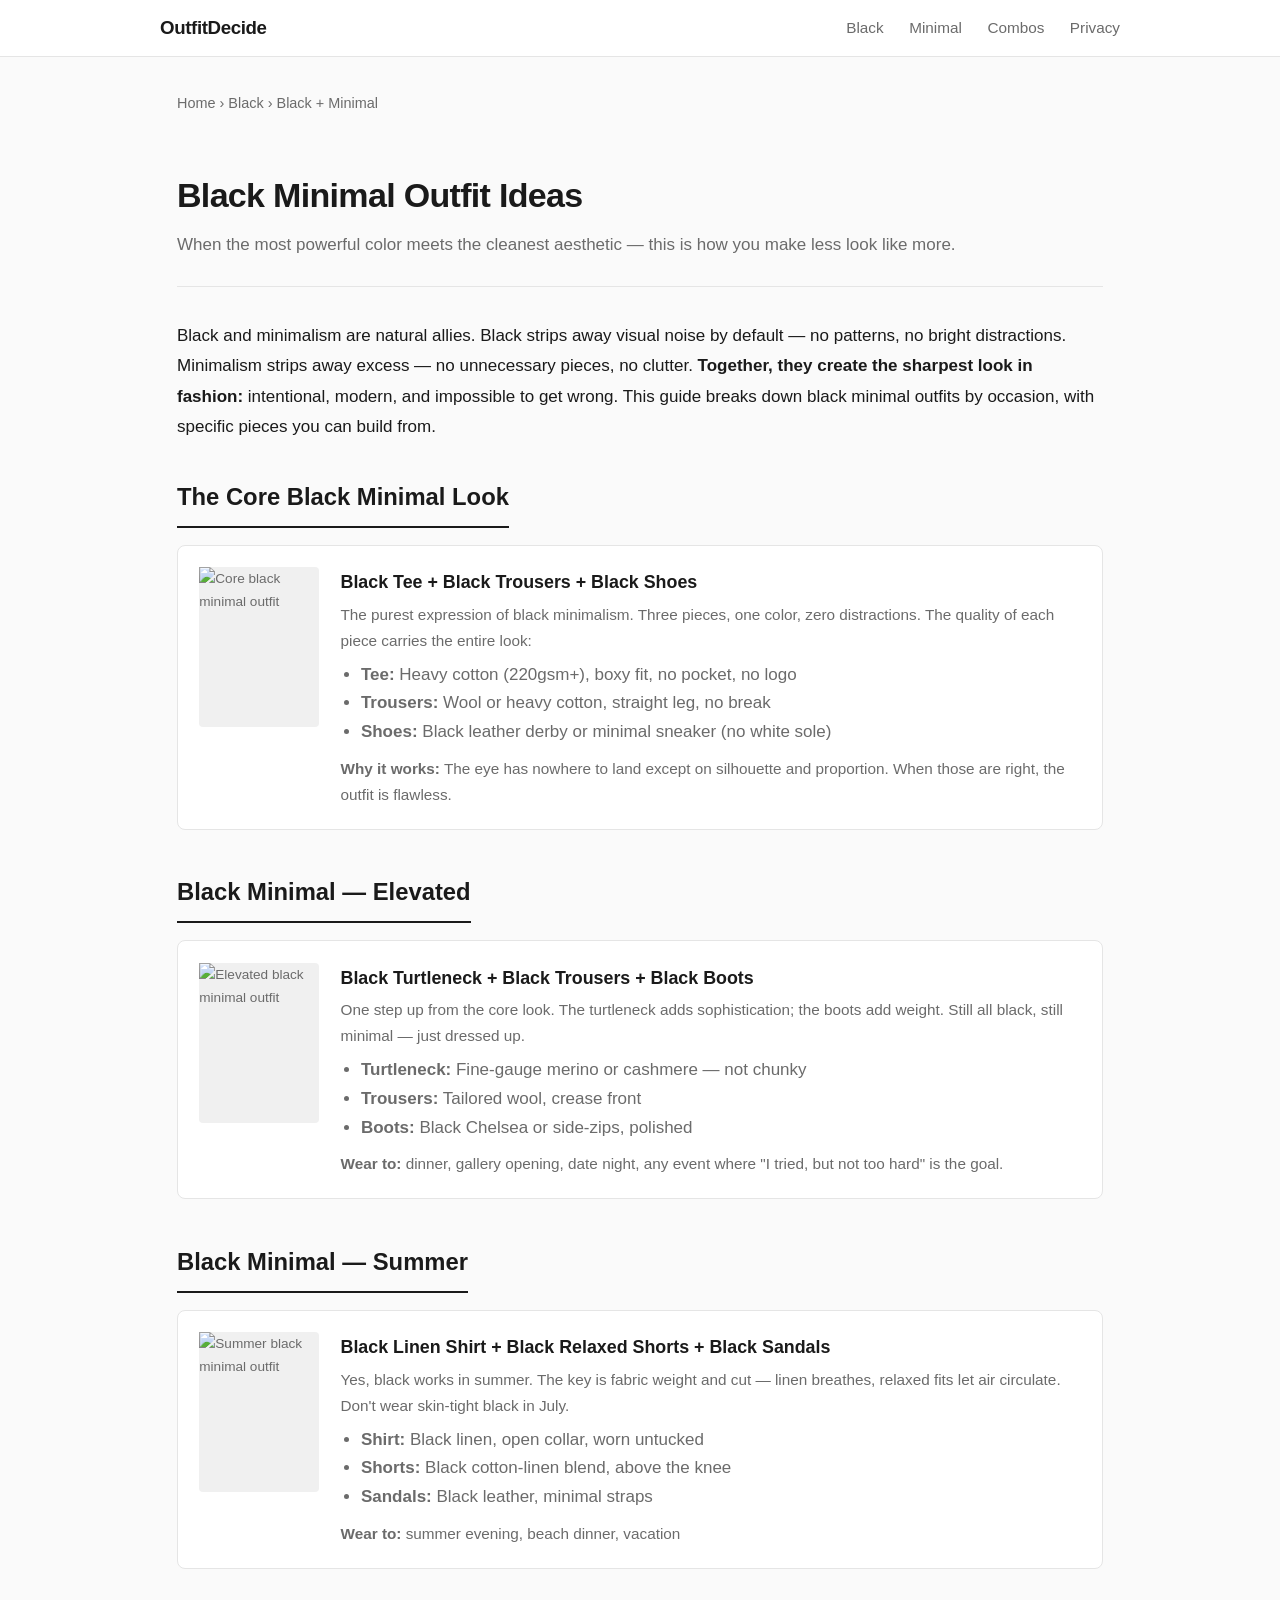
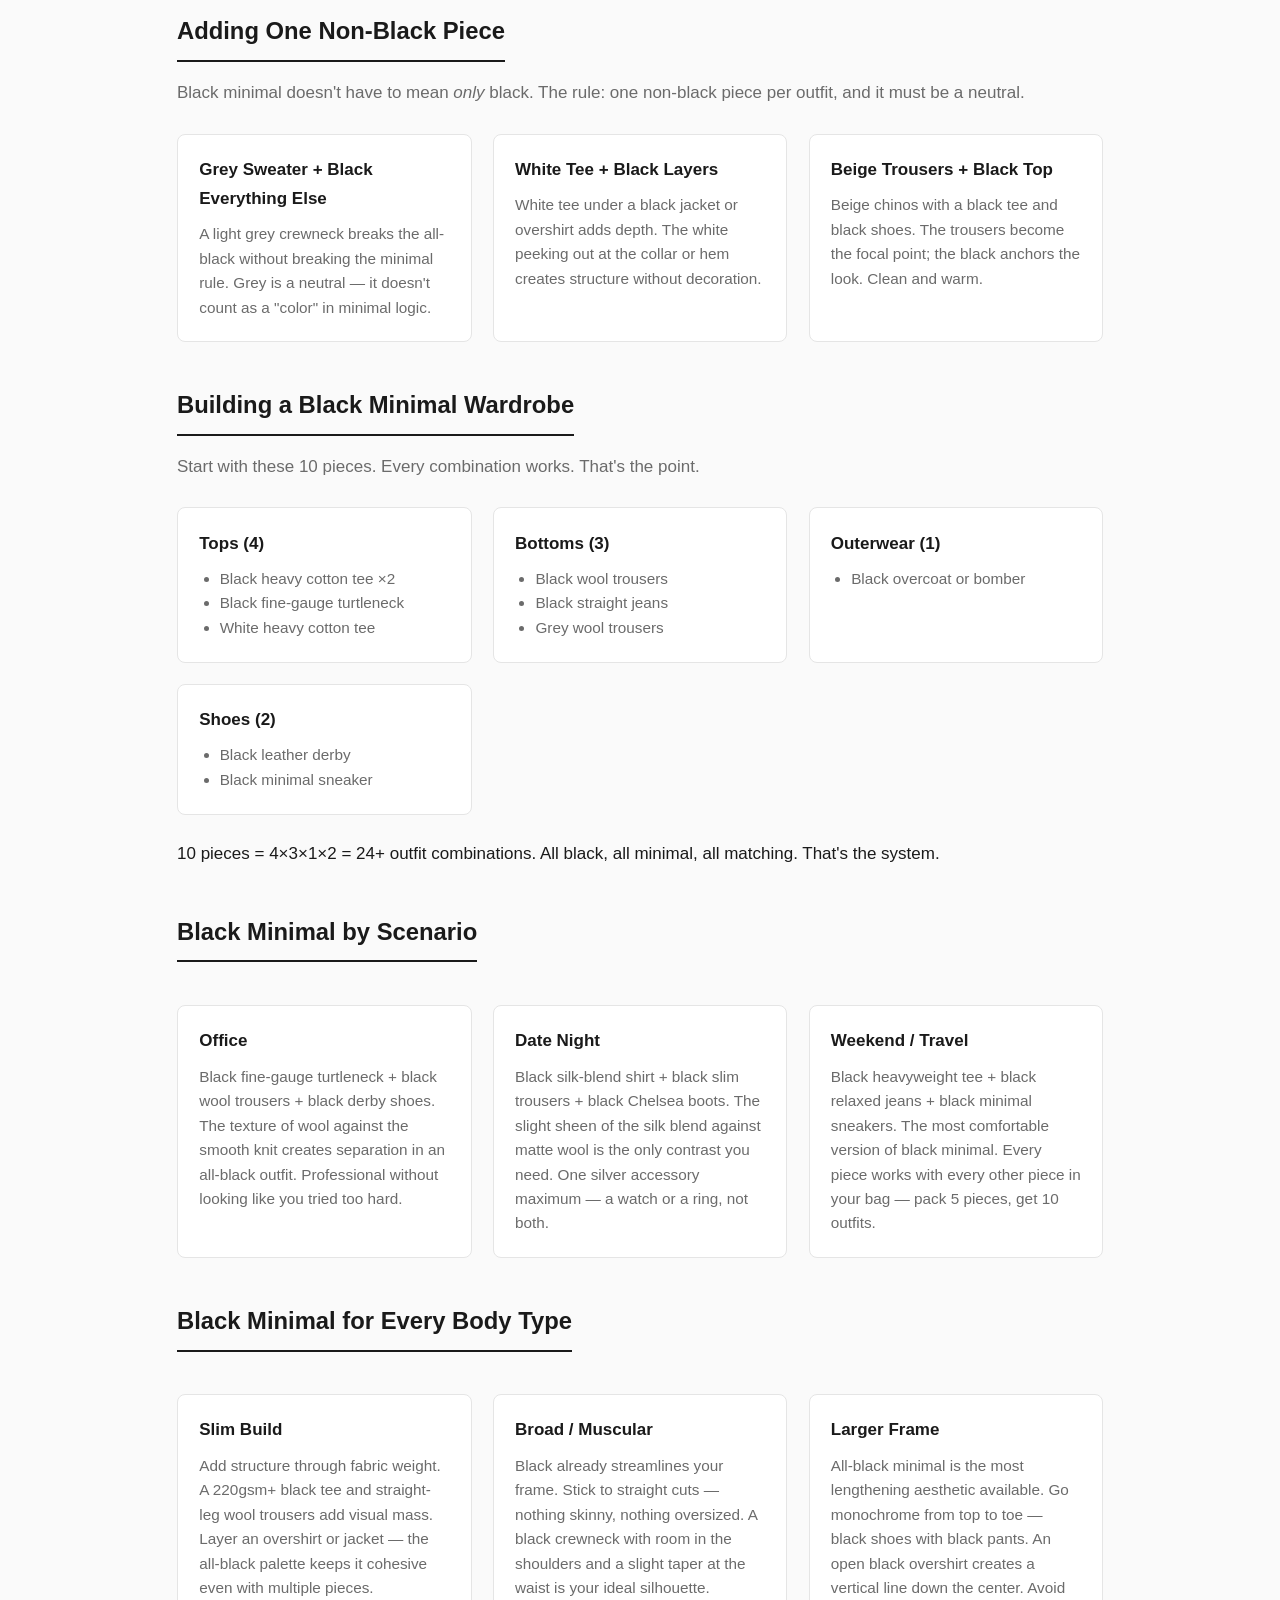
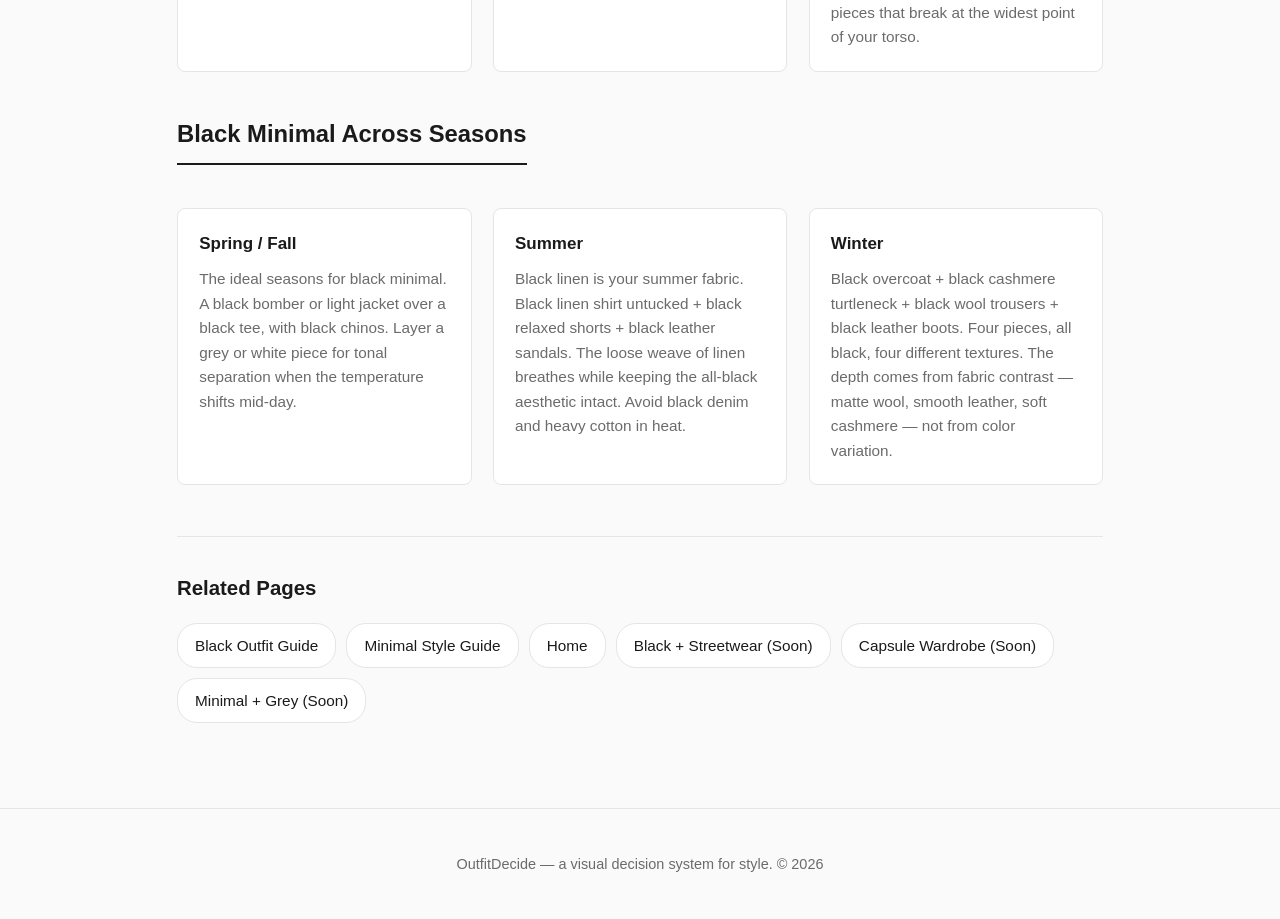
==== black-minimal.html @ 5465a0d5 "Add scenario, body type, and seasonal sections to all pages Each page now covers: use scenarios (dat" ====
<!DOCTYPE html>
<html lang="en">
<head>
  <meta charset="UTF-8">
  <meta name="viewport" content="width=device-width, initial-scale=1.0">
  <title>Black Minimal Outfit Ideas — Clean, Modern Looks for Men & Women</title>
  <meta name="description" content="Black minimal outfit ideas: clean silhouettes, no logos, pure style. How to combine black color with minimal aesthetic for a sharp, modern look. Outfit breakdowns and style tips.">
  <link rel="stylesheet" href="style.css">
</head>
<body>

<nav>
  <div class="nav-inner">
    <a href="index.html" class="logo">OutfitDecide</a>
    <ul class="nav-links">
      <li><a href="black.html">Black</a></li>
      <li><a href="minimal.html">Minimal</a></li>
      <li><a href="black-minimal.html">Combos</a></li>
      <li><a href="privacy.html">Privacy</a></li>
    </ul>
  </div>
</nav>

<main class="container">

  <div class="breadcrumb"><a href="index.html">Home</a> &rsaquo; <a href="black.html">Black</a> &rsaquo; Black + Minimal</div>

  <div class="page-header">
    <h1>Black Minimal Outfit Ideas</h1>
    <p class="subtitle">When the most powerful color meets the cleanest aesthetic — this is how you make less look like more.</p>
  </div>

  <section class="intro-text">
    <p>Black and minimalism are natural allies. Black strips away visual noise by default — no patterns, no bright distractions. Minimalism strips away excess — no unnecessary pieces, no clutter. <strong>Together, they create the sharpest look in fashion:</strong> intentional, modern, and impossible to get wrong. This guide breaks down black minimal outfits by occasion, with specific pieces you can build from.</p>
  </section>

  <!-- Look 1 -->
  <section class="look-section">
    <h2>The Core Black Minimal Look</h2>
    <div class="look-card">
      <div class="look-img"><img src="https://picsum.photos/seed/bm-core/240/320" alt="Core black minimal outfit" width="240" height="320" style="width:100%;height:100%;object-fit:cover;" loading="lazy"></div>
      <div class="look-info">
        <h4>Black Tee + Black Trousers + Black Shoes</h4>
        <p>The purest expression of black minimalism. Three pieces, one color, zero distractions. The quality of each piece carries the entire look:</p>
        <ul style="margin-top:0.4rem;padding-left:1.2rem;color:var(--text-muted);">
          <li><strong>Tee:</strong> Heavy cotton (220gsm+), boxy fit, no pocket, no logo</li>
          <li><strong>Trousers:</strong> Wool or heavy cotton, straight leg, no break</li>
          <li><strong>Shoes:</strong> Black leather derby or minimal sneaker (no white sole)</li>
        </ul>
        <p style="margin-top:0.5rem;"><strong>Why it works:</strong> The eye has nowhere to land except on silhouette and proportion. When those are right, the outfit is flawless.</p>
      </div>
    </div>
  </section>

  <!-- Look 2 - Elevated -->
  <section class="look-section">
    <h2>Black Minimal — Elevated</h2>
    <div class="look-card">
      <div class="look-img"><img src="https://picsum.photos/seed/bm-elevated/240/320" alt="Elevated black minimal outfit" width="240" height="320" style="width:100%;height:100%;object-fit:cover;" loading="lazy"></div>
      <div class="look-info">
        <h4>Black Turtleneck + Black Trousers + Black Boots</h4>
        <p>One step up from the core look. The turtleneck adds sophistication; the boots add weight. Still all black, still minimal — just dressed up.</p>
        <ul style="margin-top:0.4rem;padding-left:1.2rem;color:var(--text-muted);">
          <li><strong>Turtleneck:</strong> Fine-gauge merino or cashmere — not chunky</li>
          <li><strong>Trousers:</strong> Tailored wool, crease front</li>
          <li><strong>Boots:</strong> Black Chelsea or side-zips, polished</li>
        </ul>
        <p style="margin-top:0.5rem;"><strong>Wear to:</strong> dinner, gallery opening, date night, any event where "I tried, but not too hard" is the goal.</p>
      </div>
    </div>
  </section>

  <!-- Look 3 - Summer -->
  <section class="look-section">
    <h2>Black Minimal — Summer</h2>
    <div class="look-card">
      <div class="look-img"><img src="https://picsum.photos/seed/bm-summer/240/320" alt="Summer black minimal outfit" width="240" height="320" style="width:100%;height:100%;object-fit:cover;" loading="lazy"></div>
      <div class="look-info">
        <h4>Black Linen Shirt + Black Relaxed Shorts + Black Sandals</h4>
        <p>Yes, black works in summer. The key is fabric weight and cut — linen breathes, relaxed fits let air circulate. Don't wear skin-tight black in July.</p>
        <ul style="margin-top:0.4rem;padding-left:1.2rem;color:var(--text-muted);">
          <li><strong>Shirt:</strong> Black linen, open collar, worn untucked</li>
          <li><strong>Shorts:</strong> Black cotton-linen blend, above the knee</li>
          <li><strong>Sandals:</strong> Black leather, minimal straps</li>
        </ul>
        <p style="margin-top:0.5rem;"><strong>Wear to:</strong> summer evening, beach dinner, vacation</p>
      </div>
    </div>
  </section>

  <!-- Breaking the all-black rule -->
  <section class="look-section">
    <h2>Adding One Non-Black Piece</h2>
    <p style="margin-bottom:1rem;color:var(--text-muted);">Black minimal doesn't have to mean <em>only</em> black. The rule: one non-black piece per outfit, and it must be a neutral.</p>
    <div class="info-grid">
      <div class="info-box">
        <h3>Grey Sweater + Black Everything Else</h3>
        <p>A light grey crewneck breaks the all-black without breaking the minimal rule. Grey is a neutral — it doesn't count as a "color" in minimal logic.</p>
      </div>
      <div class="info-box">
        <h3>White Tee + Black Layers</h3>
        <p>White tee under a black jacket or overshirt adds depth. The white peeking out at the collar or hem creates structure without decoration.</p>
      </div>
      <div class="info-box">
        <h3>Beige Trousers + Black Top</h3>
        <p>Beige chinos with a black tee and black shoes. The trousers become the focal point; the black anchors the look. Clean and warm.</p>
      </div>
    </div>
  </section>

  <!-- How to build the wardrobe -->
  <section class="look-section">
    <h2>Building a Black Minimal Wardrobe</h2>
    <p style="margin-bottom:1rem;color:var(--text-muted);">Start with these 10 pieces. Every combination works. That's the point.</p>
    <div class="info-grid">
      <div class="info-box">
        <h3>Tops (4)</h3>
        <ul>
          <li>Black heavy cotton tee ×2</li>
          <li>Black fine-gauge turtleneck</li>
          <li>White heavy cotton tee</li>
        </ul>
      </div>
      <div class="info-box">
        <h3>Bottoms (3)</h3>
        <ul>
          <li>Black wool trousers</li>
          <li>Black straight jeans</li>
          <li>Grey wool trousers</li>
        </ul>
      </div>
      <div class="info-box">
        <h3>Outerwear (1)</h3>
        <ul>
          <li>Black overcoat or bomber</li>
        </ul>
      </div>
      <div class="info-box">
        <h3>Shoes (2)</h3>
        <ul>
          <li>Black leather derby</li>
          <li>Black minimal sneaker</li>
        </ul>
      </div>
    </div>
    <p style="margin-top:1rem;">10 pieces = 4×3×1×2 = 24+ outfit combinations. All black, all minimal, all matching. That's the system.</p>
  </section>

  <!-- Scenarios -->
  <section class="look-section">
    <h2>Black Minimal by Scenario</h2>
    <div class="info-grid">
      <div class="info-box">
        <h3>Office</h3>
        <p>Black fine-gauge turtleneck + black wool trousers + black derby shoes. The texture of wool against the smooth knit creates separation in an all-black outfit. Professional without looking like you tried too hard.</p>
      </div>
      <div class="info-box">
        <h3>Date Night</h3>
        <p>Black silk-blend shirt + black slim trousers + black Chelsea boots. The slight sheen of the silk blend against matte wool is the only contrast you need. One silver accessory maximum — a watch or a ring, not both.</p>
      </div>
      <div class="info-box">
        <h3>Weekend / Travel</h3>
        <p>Black heavyweight tee + black relaxed jeans + black minimal sneakers. The most comfortable version of black minimal. Every piece works with every other piece in your bag — pack 5 pieces, get 10 outfits.</p>
      </div>
    </div>
  </section>

  <!-- Body Types -->
  <section class="look-section">
    <h2>Black Minimal for Every Body Type</h2>
    <div class="info-grid">
      <div class="info-box">
        <h3>Slim Build</h3>
        <p>Add structure through fabric weight. A 220gsm+ black tee and straight-leg wool trousers add visual mass. Layer an overshirt or jacket — the all-black palette keeps it cohesive even with multiple pieces.</p>
      </div>
      <div class="info-box">
        <h3>Broad / Muscular</h3>
        <p>Black already streamlines your frame. Stick to straight cuts — nothing skinny, nothing oversized. A black crewneck with room in the shoulders and a slight taper at the waist is your ideal silhouette.</p>
      </div>
      <div class="info-box">
        <h3>Larger Frame</h3>
        <p>All-black minimal is the most lengthening aesthetic available. Go monochrome from top to toe — black shoes with black pants. An open black overshirt creates a vertical line down the center. Avoid pieces that break at the widest point of your torso.</p>
      </div>
    </div>
  </section>

  <!-- Seasonal -->
  <section class="look-section">
    <h2>Black Minimal Across Seasons</h2>
    <div class="info-grid">
      <div class="info-box">
        <h3>Spring / Fall</h3>
        <p>The ideal seasons for black minimal. A black bomber or light jacket over a black tee, with black chinos. Layer a grey or white piece for tonal separation when the temperature shifts mid-day.</p>
      </div>
      <div class="info-box">
        <h3>Summer</h3>
        <p>Black linen is your summer fabric. Black linen shirt untucked + black relaxed shorts + black leather sandals. The loose weave of linen breathes while keeping the all-black aesthetic intact. Avoid black denim and heavy cotton in heat.</p>
      </div>
      <div class="info-box">
        <h3>Winter</h3>
        <p>Black overcoat + black cashmere turtleneck + black wool trousers + black leather boots. Four pieces, all black, four different textures. The depth comes from fabric contrast — matte wool, smooth leather, soft cashmere — not from color variation.</p>
      </div>
    </div>
  </section>

  <!-- Related -->
  <section class="related">
    <h2>Related Pages</h2>
    <div class="related-links">
      <a href="black.html">Black Outfit Guide</a>
      <a href="minimal.html">Minimal Style Guide</a>
      <a href="index.html">Home</a>
      <a href="#">Black + Streetwear (Soon)</a>
      <a href="#">Capsule Wardrobe (Soon)</a>
      <a href="#">Minimal + Grey (Soon)</a>
    </div>
  </section>

</main>

<footer>
  <p>OutfitDecide — a visual decision system for style. &copy; 2026</p>
</footer>

</body>
</html>
---- style.css ----
/* === Outfit Decision System — Shared Styles === */
/* Minimal, fashion-forward, mobile-first, zero-framework */

:root {
  --bg: #fafafa;
  --surface: #ffffff;
  --text: #1a1a1a;
  --text-muted: #6b6b6b;
  --border: #e5e5e5;
  --accent: #1a1a1a;
  --accent-hover: #3a3a3a;
  --highlight: #f0f0f0;
  --max-width: 960px;
  --radius: 8px;
  --shadow: 0 1px 3px rgba(0,0,0,0.06);
}

*, *::before, *::after { box-sizing: border-box; margin: 0; padding: 0; }

html { font-size: 17px; -webkit-font-smoothing: antialiased; }

body {
  font-family: -apple-system, BlinkMacSystemFont, "Segoe UI", Roboto, "Helvetica Neue", Arial, sans-serif;
  background: var(--bg);
  color: var(--text);
  line-height: 1.7;
}

/* Nav */
nav {
  background: var(--surface);
  border-bottom: 1px solid var(--border);
  padding: 0 1rem;
  position: sticky; top: 0; z-index: 100;
}
.nav-inner {
  max-width: var(--max-width); margin: 0 auto;
  display: flex; align-items: center; justify-content: space-between;
  height: 56px;
}
.logo {
  font-size: 1.1rem; font-weight: 700; color: var(--accent); text-decoration: none;
  letter-spacing: -0.02em;
}
.nav-links { display: flex; gap: 1.5rem; list-style: none; }
.nav-links a {
  color: var(--text-muted); text-decoration: none; font-size: 0.9rem;
  transition: color 0.15s;
}
.nav-links a:hover { color: var(--accent); }

/* Layout */
.container { max-width: var(--max-width); margin: 0 auto; padding: 2rem 1rem; }

/* Hero */
.hero {
  text-align: center; padding: 3rem 1rem 2rem;
}
.hero h1 { font-size: 2.2rem; font-weight: 800; letter-spacing: -0.03em; line-height: 1.2; }
.hero p { color: var(--text-muted); font-size: 1.05rem; margin-top: 0.6rem; max-width: 540px; margin-left: auto; margin-right: auto; }

/* Cards */
.card-grid {
  display: grid; grid-template-columns: repeat(auto-fill, minmax(260px, 1fr));
  gap: 1.25rem; margin-top: 1.5rem;
}
.card {
  background: var(--surface); border: 1px solid var(--border);
  border-radius: var(--radius); overflow: hidden;
  text-decoration: none; color: inherit;
  transition: box-shadow 0.2s, transform 0.15s;
  display: block;
}
.card:hover {
  box-shadow: 0 4px 16px rgba(0,0,0,0.08);
  transform: translateY(-2px);
}
.card-img {
  width: 100%; height: 200px; object-fit: cover;
  background: var(--highlight);
  display: flex; align-items: center; justify-content: center;
  color: var(--text-muted); font-size: 0.85rem;
}
.card-body { padding: 1rem 1.15rem 1.15rem; }
.card-body h3 { font-size: 1.1rem; font-weight: 700; margin-bottom: 0.3rem; }
.card-body p { color: var(--text-muted); font-size: 0.9rem; line-height: 1.5; }

/* Content page layout */
.page-header {
  padding: 2.5rem 0 1.5rem;
  border-bottom: 1px solid var(--border);
  margin-bottom: 2rem;
}
.page-header h1 { font-size: 2rem; font-weight: 800; letter-spacing: -0.02em; }
.page-header .subtitle { color: var(--text-muted); font-size: 1rem; margin-top: 0.4rem; }

.intro-text {
  font-size: 1rem; line-height: 1.8; color: var(--text);
  margin-bottom: 2rem;
}

/* Look cards */
.look-section { margin-bottom: 2.5rem; }
.look-section h2 {
  font-size: 1.4rem; font-weight: 700; margin-bottom: 1rem;
  padding-bottom: 0.5rem; border-bottom: 2px solid var(--accent);
  display: inline-block;
}
.look-card {
  display: flex; gap: 1.25rem;
  background: var(--surface); border: 1px solid var(--border);
  border-radius: var(--radius); padding: 1.25rem;
  margin-bottom: 1rem;
  align-items: flex-start;
}
.look-card .look-img {
  width: 120px; height: 160px; flex-shrink: 0;
  background: var(--highlight); border-radius: 4px;
  display: flex; align-items: center; justify-content: center;
  color: var(--text-muted); font-size: 0.8rem;
}
.look-card .look-info h4 { font-size: 1.05rem; font-weight: 700; }
.look-card .look-info p { color: var(--text-muted); font-size: 0.9rem; margin-top: 0.25rem; }

/* Info sections */
.info-grid {
  display: grid; grid-template-columns: repeat(auto-fill, minmax(280px, 1fr));
  gap: 1.25rem; margin: 1.5rem 0;
}
.info-box {
  background: var(--surface); border: 1px solid var(--border);
  border-radius: var(--radius); padding: 1.25rem;
}
.info-box h3 { font-size: 1rem; font-weight: 700; margin-bottom: 0.5rem; }
.info-box p, .info-box li { color: var(--text-muted); font-size: 0.9rem; line-height: 1.6; }
.info-box ul { padding-left: 1.2rem; }

/* Color swatches */
.swatches { display: flex; gap: 0.6rem; flex-wrap: wrap; margin: 0.75rem 0; }
.swatch {
  width: 40px; height: 40px; border-radius: 50%;
  border: 2px solid var(--border);
}

/* Related pages */
.related {
  margin-top: 3rem; padding-top: 2rem;
  border-top: 1px solid var(--border);
}
.related h2 { font-size: 1.2rem; font-weight: 700; margin-bottom: 1rem; }
.related-links { display: flex; flex-wrap: wrap; gap: 0.6rem; }
.related-links a {
  display: inline-block; padding: 0.5rem 1rem;
  background: var(--surface); border: 1px solid var(--border);
  border-radius: 20px; text-decoration: none; color: var(--text);
  font-size: 0.9rem; transition: background 0.15s;
}
.related-links a:hover { background: var(--accent); color: #fff; border-color: var(--accent); }

/* Breadcrumb */
.breadcrumb { font-size: 0.85rem; color: var(--text-muted); margin-bottom: 0.5rem; }
.breadcrumb a { color: var(--text-muted); text-decoration: none; }
.breadcrumb a:hover { color: var(--accent); }

/* Footer */
footer {
  text-align: center; padding: 2.5rem 1rem; color: var(--text-muted);
  font-size: 0.85rem; border-top: 1px solid var(--border);
  margin-top: 3rem;
}
footer a { color: var(--text-muted); }

/* Mobile */
@media (max-width: 640px) {
  .hero h1 { font-size: 1.6rem; }
  .page-header h1 { font-size: 1.5rem; }
  .look-card { flex-direction: column; }
  .look-card .look-img { width: 100%; height: 180px; }
  .nav-links { gap: 1rem; }
  .card-grid { grid-template-columns: 1fr; }
}
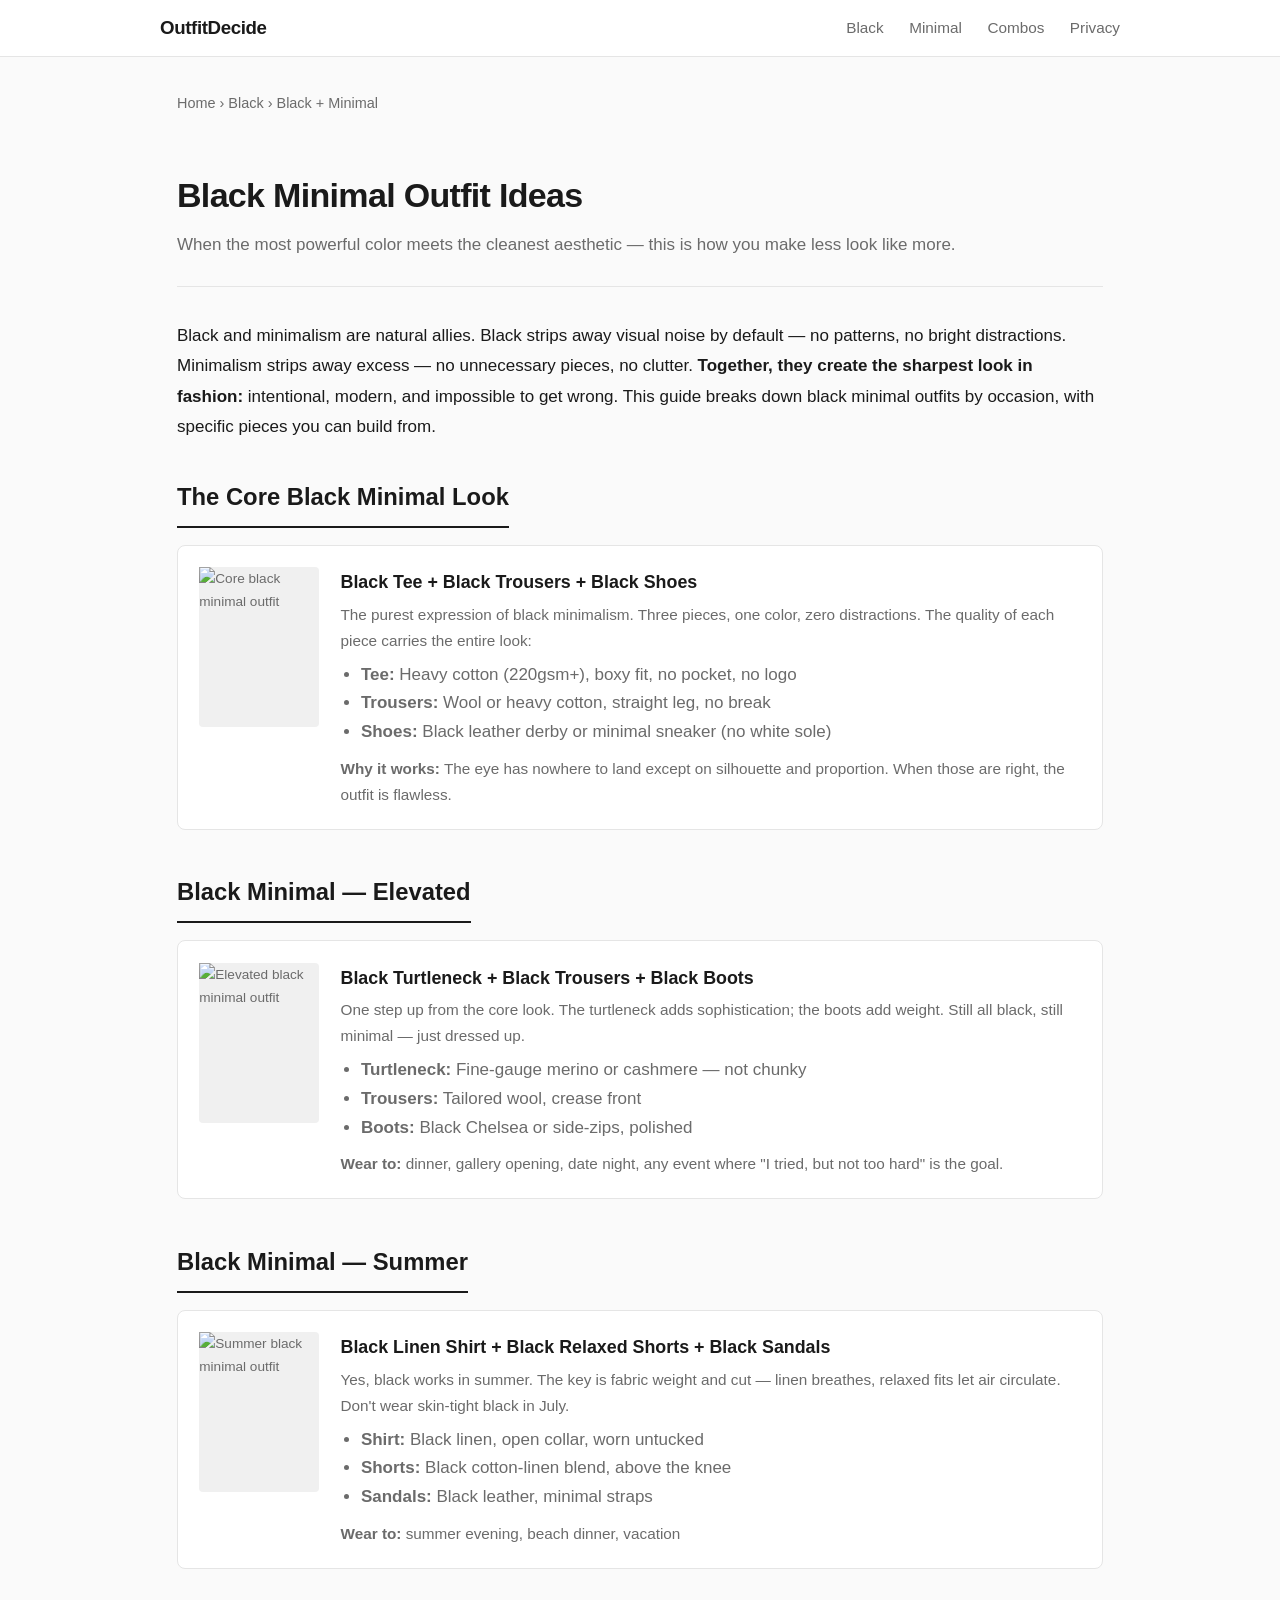
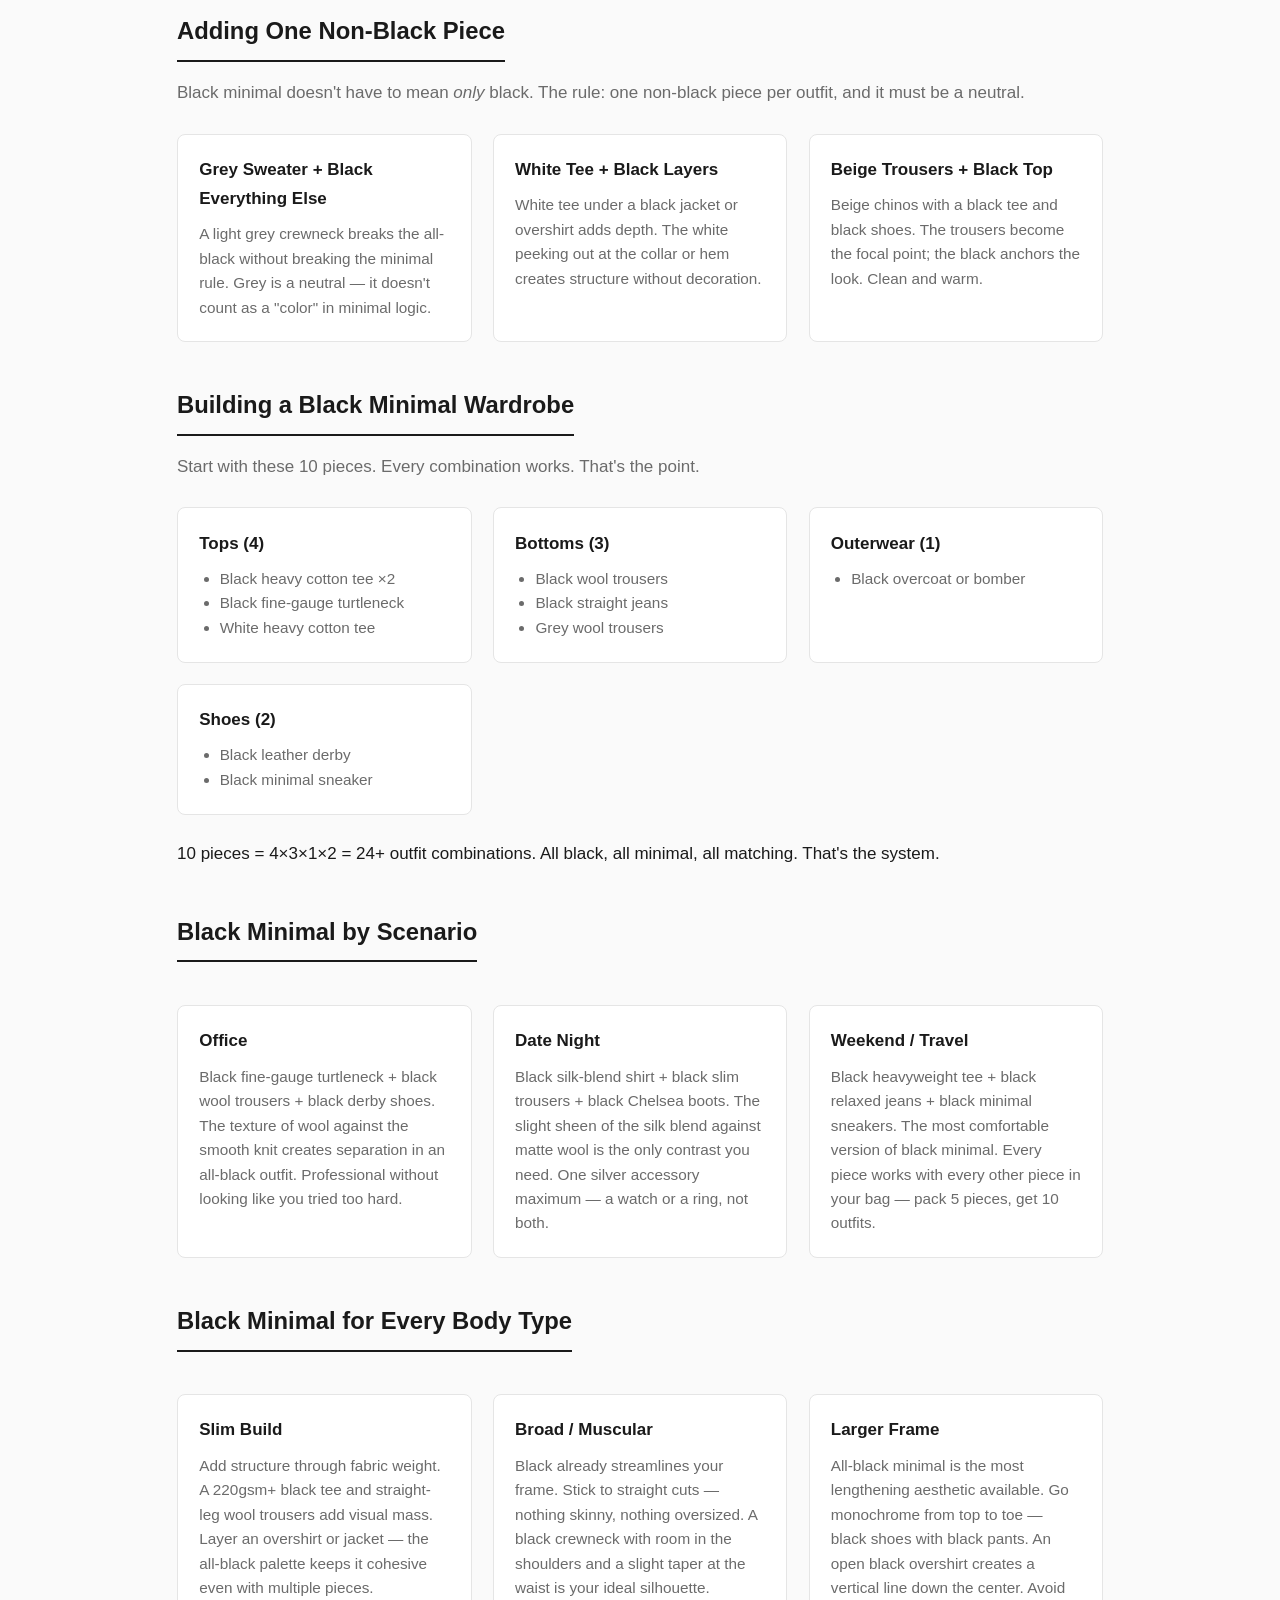
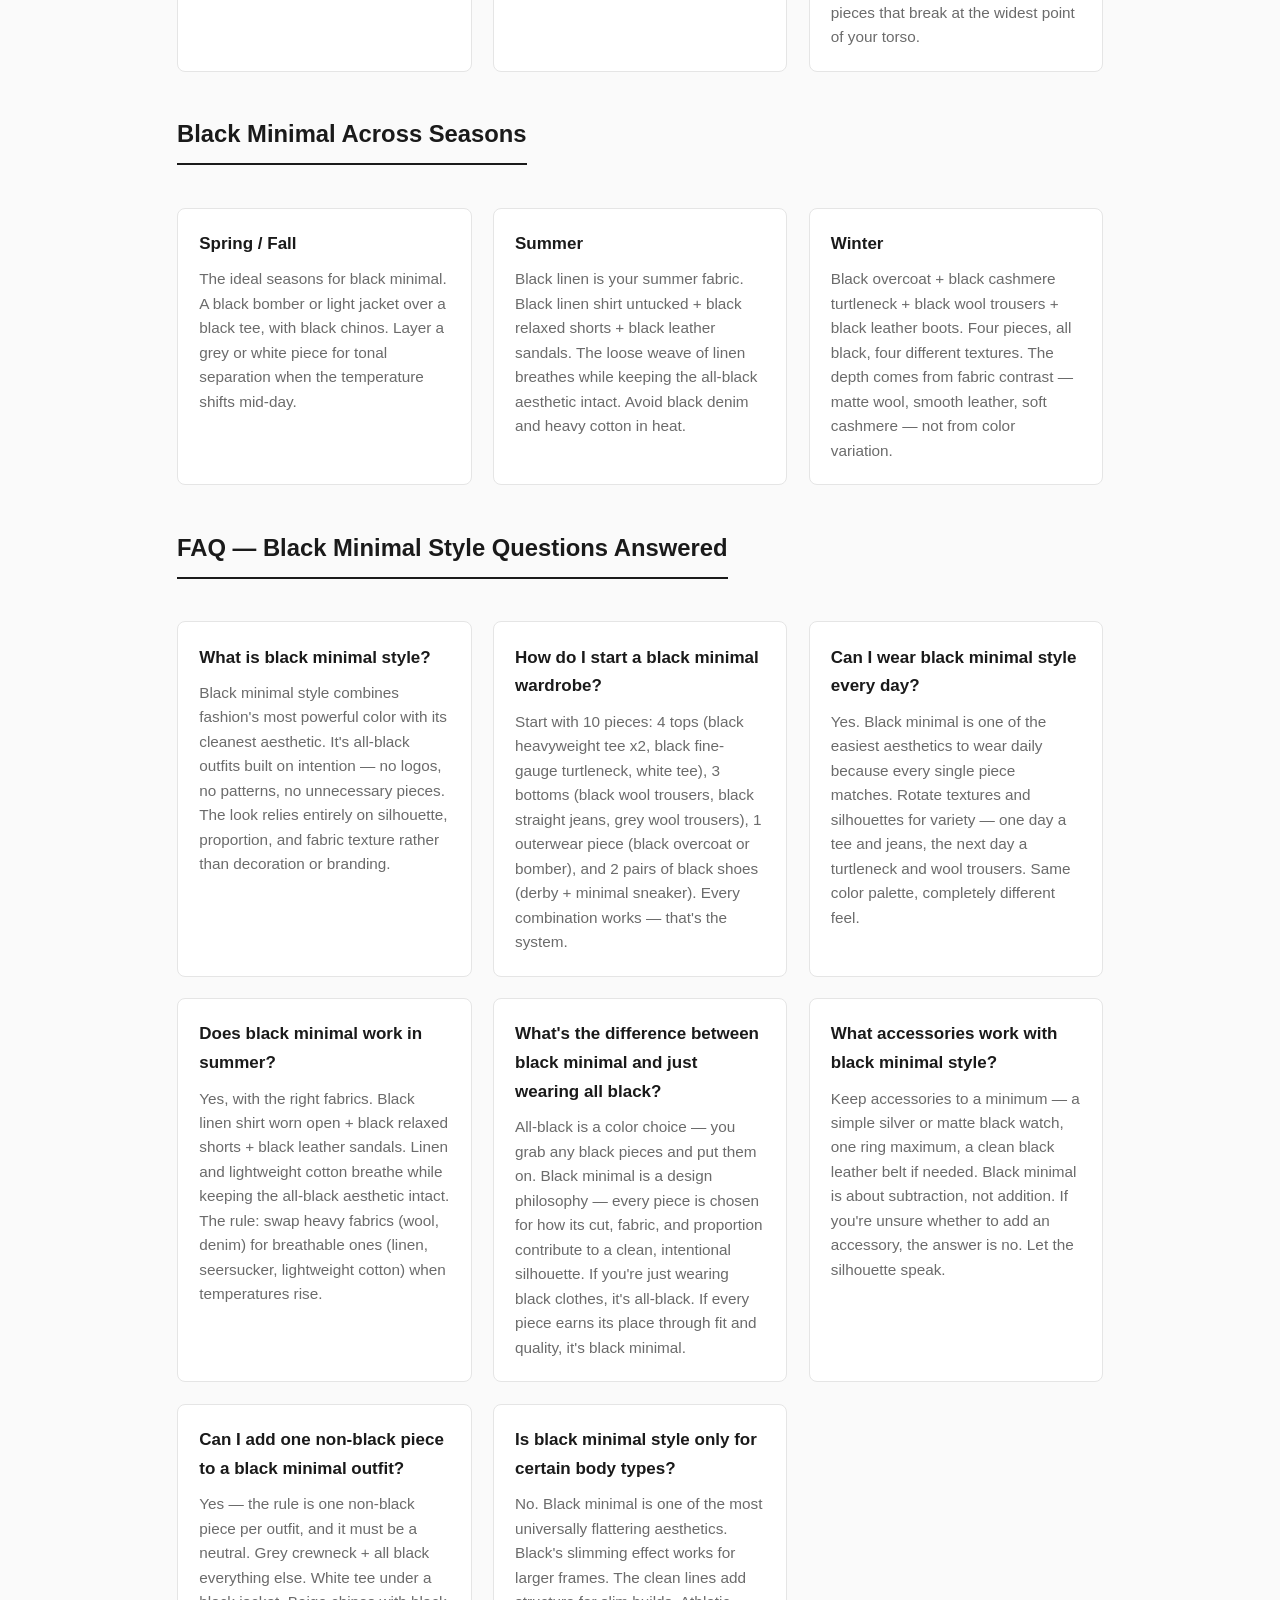
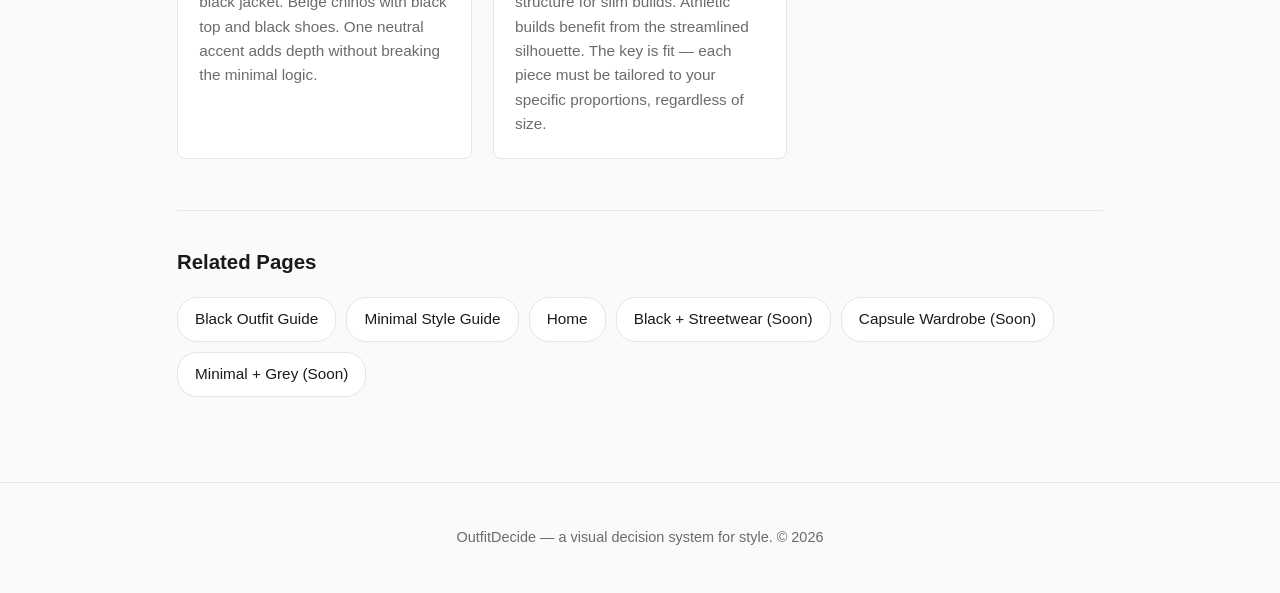
==== commit 735da666: "Add FAQ sections to all pages (8 questions each) Each page now targets one primary keyword: - black." ====
--- a/black-minimal.html
+++ b/black-minimal.html
@@ -203,6 +203,45 @@
     </div>
   </section>
 
+  <!-- FAQ -->
+  <section class="look-section">
+    <h2>FAQ — Black Minimal Style Questions Answered</h2>
+    <div class="info-grid">
+      <div class="info-box">
+        <h3>What is black minimal style?</h3>
+        <p>Black minimal style combines fashion's most powerful color with its cleanest aesthetic. It's all-black outfits built on intention — no logos, no patterns, no unnecessary pieces. The look relies entirely on silhouette, proportion, and fabric texture rather than decoration or branding.</p>
+      </div>
+      <div class="info-box">
+        <h3>How do I start a black minimal wardrobe?</h3>
+        <p>Start with 10 pieces: 4 tops (black heavyweight tee x2, black fine-gauge turtleneck, white tee), 3 bottoms (black wool trousers, black straight jeans, grey wool trousers), 1 outerwear piece (black overcoat or bomber), and 2 pairs of black shoes (derby + minimal sneaker). Every combination works — that's the system.</p>
+      </div>
+      <div class="info-box">
+        <h3>Can I wear black minimal style every day?</h3>
+        <p>Yes. Black minimal is one of the easiest aesthetics to wear daily because every single piece matches. Rotate textures and silhouettes for variety — one day a tee and jeans, the next day a turtleneck and wool trousers. Same color palette, completely different feel.</p>
+      </div>
+      <div class="info-box">
+        <h3>Does black minimal work in summer?</h3>
+        <p>Yes, with the right fabrics. Black linen shirt worn open + black relaxed shorts + black leather sandals. Linen and lightweight cotton breathe while keeping the all-black aesthetic intact. The rule: swap heavy fabrics (wool, denim) for breathable ones (linen, seersucker, lightweight cotton) when temperatures rise.</p>
+      </div>
+      <div class="info-box">
+        <h3>What's the difference between black minimal and just wearing all black?</h3>
+        <p>All-black is a color choice — you grab any black pieces and put them on. Black minimal is a design philosophy — every piece is chosen for how its cut, fabric, and proportion contribute to a clean, intentional silhouette. If you're just wearing black clothes, it's all-black. If every piece earns its place through fit and quality, it's black minimal.</p>
+      </div>
+      <div class="info-box">
+        <h3>What accessories work with black minimal style?</h3>
+        <p>Keep accessories to a minimum — a simple silver or matte black watch, one ring maximum, a clean black leather belt if needed. Black minimal is about subtraction, not addition. If you're unsure whether to add an accessory, the answer is no. Let the silhouette speak.</p>
+      </div>
+      <div class="info-box">
+        <h3>Can I add one non-black piece to a black minimal outfit?</h3>
+        <p>Yes — the rule is one non-black piece per outfit, and it must be a neutral. Grey crewneck + all black everything else. White tee under a black jacket. Beige chinos with black top and black shoes. One neutral accent adds depth without breaking the minimal logic.</p>
+      </div>
+      <div class="info-box">
+        <h3>Is black minimal style only for certain body types?</h3>
+        <p>No. Black minimal is one of the most universally flattering aesthetics. Black's slimming effect works for larger frames. The clean lines add structure for slim builds. Athletic builds benefit from the streamlined silhouette. The key is fit — each piece must be tailored to your specific proportions, regardless of size.</p>
+      </div>
+    </div>
+  </section>
+
   <!-- Related -->
   <section class="related">
     <h2>Related Pages</h2>
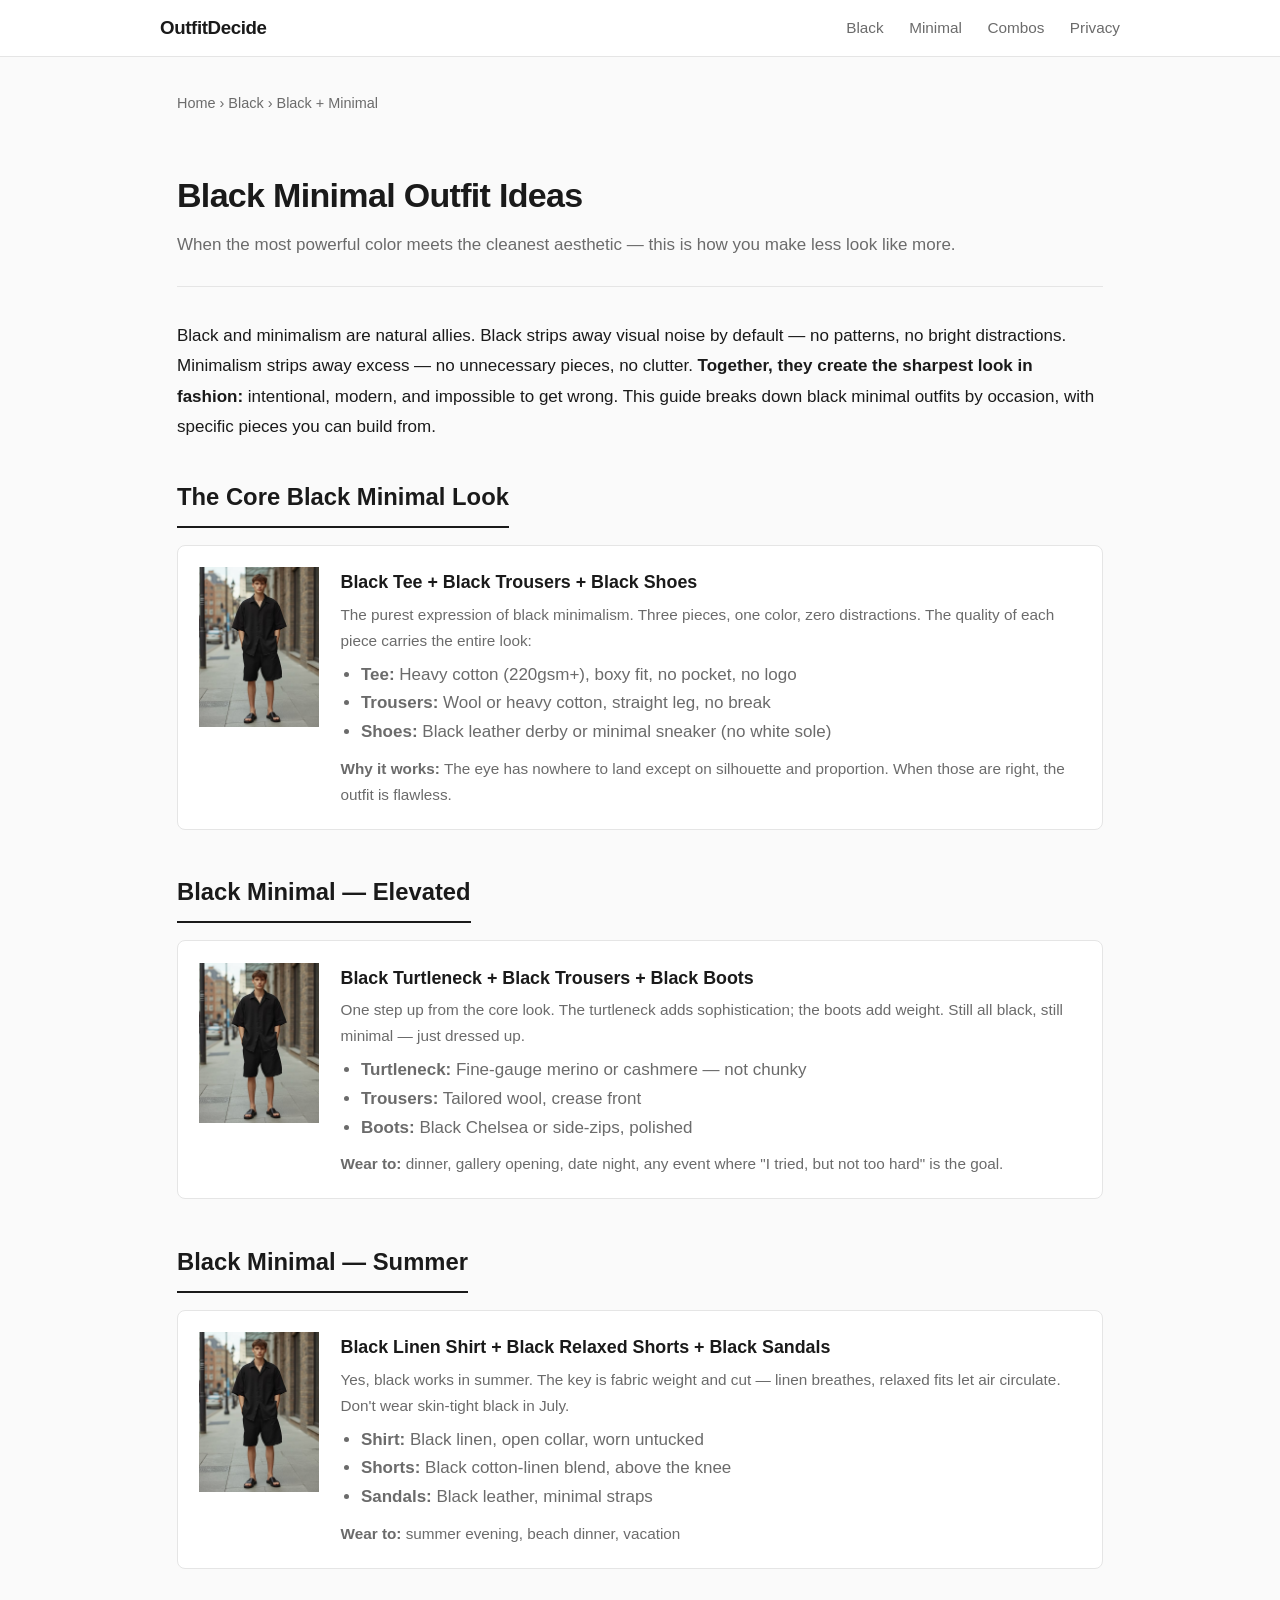
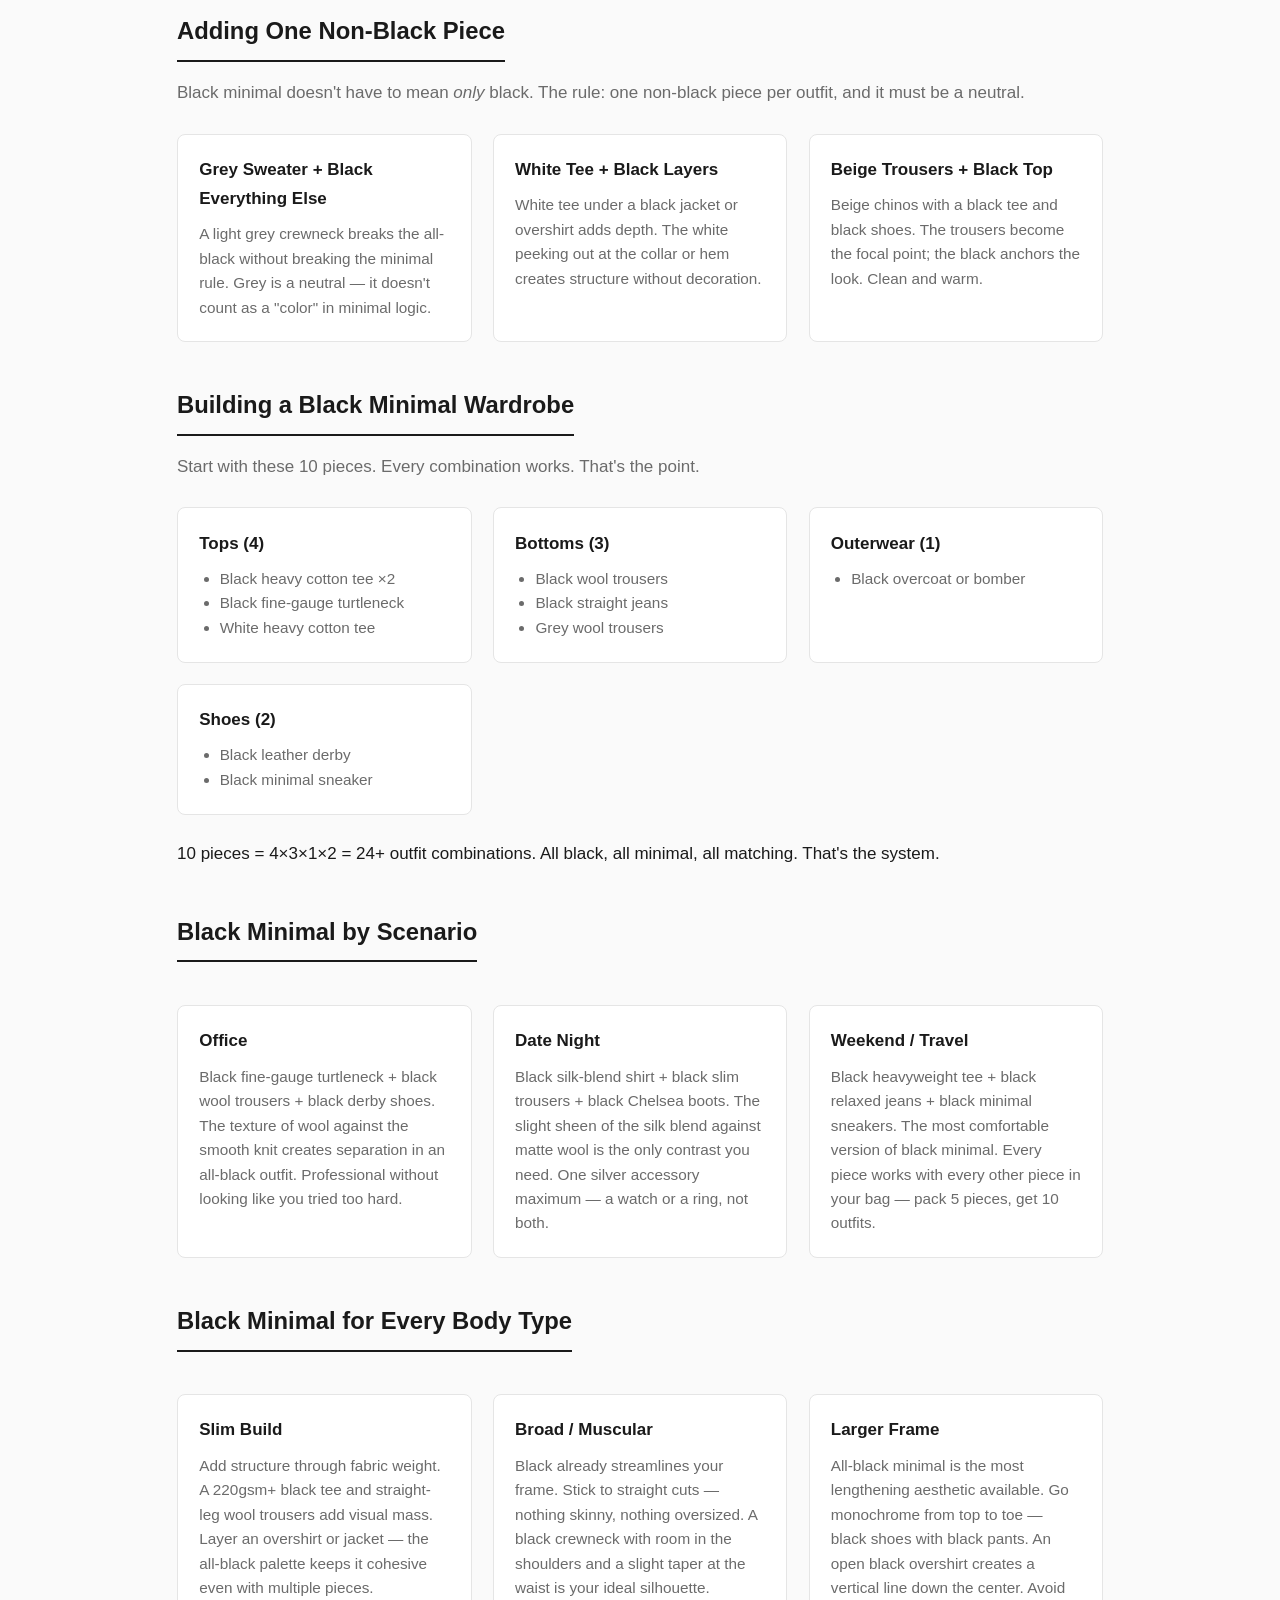
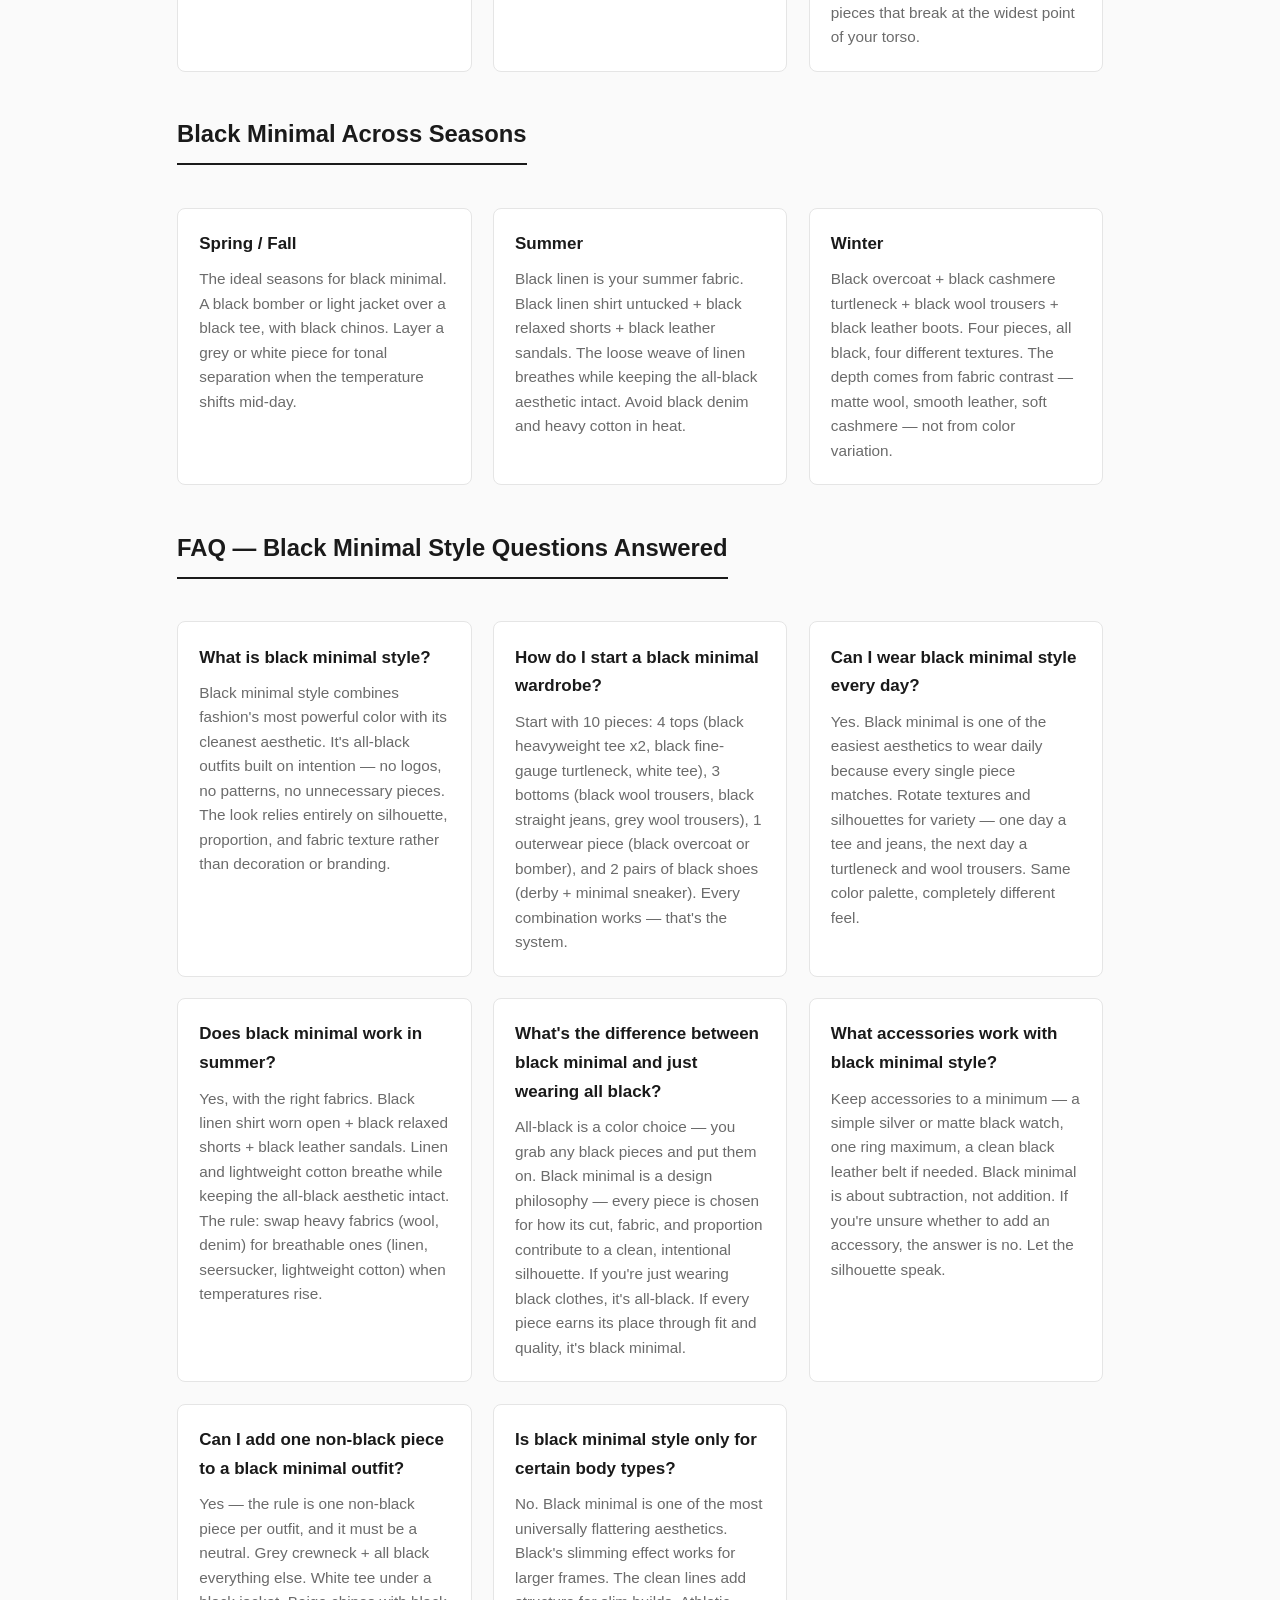
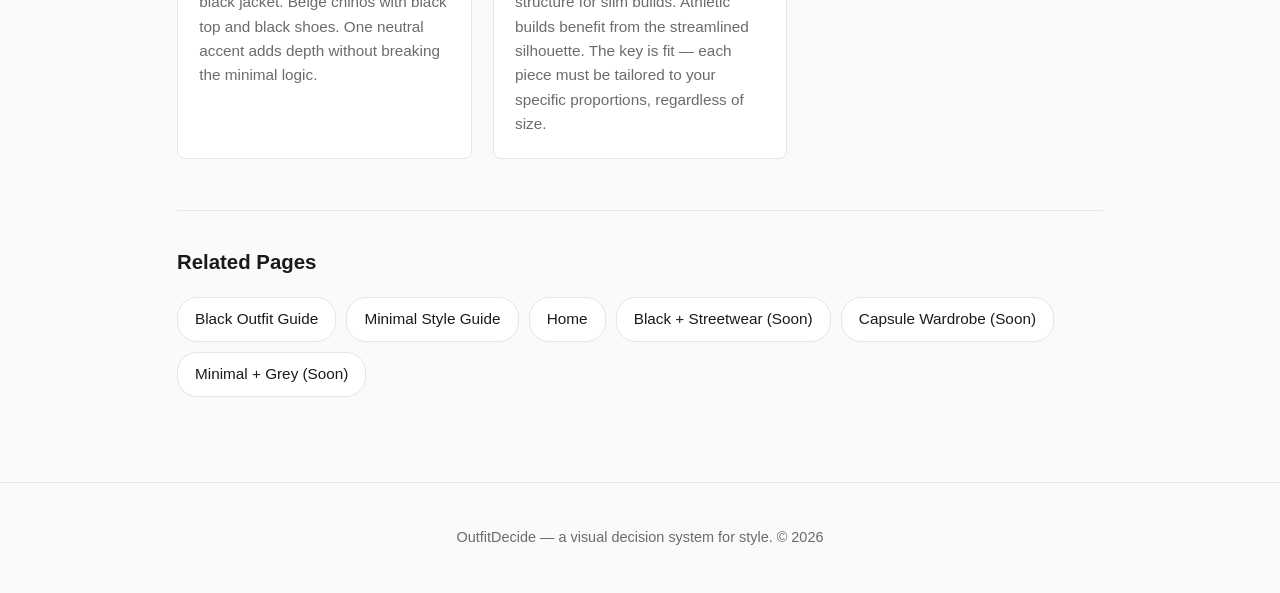
==== commit acb7697f: "Fix image paths: underscores to hyphens (Edge download conversion)" ====
--- a/black-minimal.html
+++ b/black-minimal.html
@@ -38,7 +38,7 @@
   <section class="look-section">
     <h2>The Core Black Minimal Look</h2>
     <div class="look-card">
-      <div class="look-img"><img src="https://picsum.photos/seed/bm-core/240/320" alt="Core black minimal outfit" width="240" height="320" style="width:100%;height:100%;object-fit:cover;" loading="lazy"></div>
+      <div class="look-img darker"><img src="images/11-bm-core.jpg" alt="Core black minimal outfit" style="width:100%;height:100%;object-fit:cover;" loading="lazy"></div>
       <div class="look-info">
         <h4>Black Tee + Black Trousers + Black Shoes</h4>
         <p>The purest expression of black minimalism. Three pieces, one color, zero distractions. The quality of each piece carries the entire look:</p>
@@ -56,7 +56,7 @@
   <section class="look-section">
     <h2>Black Minimal — Elevated</h2>
     <div class="look-card">
-      <div class="look-img"><img src="https://picsum.photos/seed/bm-elevated/240/320" alt="Elevated black minimal outfit" width="240" height="320" style="width:100%;height:100%;object-fit:cover;" loading="lazy"></div>
+      <div class="look-img darker"><img src="images/12-bm-elevated.jpg" alt="Elevated black minimal outfit" style="width:100%;height:100%;object-fit:cover;" loading="lazy"></div>
       <div class="look-info">
         <h4>Black Turtleneck + Black Trousers + Black Boots</h4>
         <p>One step up from the core look. The turtleneck adds sophistication; the boots add weight. Still all black, still minimal — just dressed up.</p>
@@ -74,7 +74,7 @@
   <section class="look-section">
     <h2>Black Minimal — Summer</h2>
     <div class="look-card">
-      <div class="look-img"><img src="https://picsum.photos/seed/bm-summer/240/320" alt="Summer black minimal outfit" width="240" height="320" style="width:100%;height:100%;object-fit:cover;" loading="lazy"></div>
+      <div class="look-img darker"><img src="images/13-bm-summer.jpg" alt="Summer black minimal outfit" style="width:100%;height:100%;object-fit:cover;" loading="lazy"></div>
       <div class="look-info">
         <h4>Black Linen Shirt + Black Relaxed Shorts + Black Sandals</h4>
         <p>Yes, black works in summer. The key is fabric weight and cut — linen breathes, relaxed fits let air circulate. Don't wear skin-tight black in July.</p>
--- a/style.css
+++ b/style.css
@@ -76,11 +76,50 @@
   transform: translateY(-2px);
 }
 .card-img {
-  width: 100%; height: 200px; object-fit: cover;
-  background: var(--highlight);
+  width: 100%; height: 200px; overflow: hidden; position: relative;
   display: flex; align-items: center; justify-content: center;
   color: var(--text-muted); font-size: 0.85rem;
 }
+.card-img span, .look-img span {
+  text-align: center; font-weight: 600; letter-spacing: -0.01em;
+  padding: 0.75rem; line-height: 1.3; z-index: 1;
+  text-shadow: 0 1px 2px rgba(0,0,0,0.3);
+}
+/* Studio-look gradients that simulate fashion photography lighting */
+.card-img.dark, .look-img.dark {
+  background: linear-gradient(135deg, #1a1a1a 0%, #2a2a2a 40%, #1f1f1f 100%);
+  color: #ddd;
+}
+.card-img.darker, .look-img.darker {
+  background: linear-gradient(135deg, #0d0d0d 0%, #1a1a1a 50%, #111 100%);
+  color: #eee;
+}
+.card-img.light, .look-img.light {
+  background: linear-gradient(135deg, #e8e5df 0%, #f2efe8 40%, #e0dcd5 100%);
+  color: #333;
+}
+.card-img.accent, .look-img.accent {
+  background: linear-gradient(135deg, #2c3e50 0%, #3d5068 50%, #263545 100%);
+  color: #ddd;
+}
+.card-img.warm, .look-img.warm {
+  background: linear-gradient(135deg, #c4a882 0%, #d4bb9a 40%, #b8996e 100%);
+  color: #1a1a1a;
+}
+.card-img.cool, .look-img.cool {
+  background: linear-gradient(135deg, #4a6741 0%, #5a7a51 50%, #3d5536 100%);
+  color: #eee;
+}
+/* Icon overlay for scenario/season */
+.card-img::after, .look-img::after {
+  position: absolute; top: 8px; right: 10px;
+  font-size: 1.2rem; opacity: 0.5; z-index: 0;
+}
+.card-img.summer::after, .look-img.summer::after { content: '☀️'; }
+.card-img.winter::after, .look-img.winter::after { content: '❄️'; }
+.card-img.date::after, .look-img.date::after { content: '🌙'; }
+.card-img.office::after, .look-img.office::after { content: '💼'; }
+.card-img.casual::after, .look-img.casual::after { content: '👕'; }
 .card-body { padding: 1rem 1.15rem 1.15rem; }
 .card-body h3 { font-size: 1.1rem; font-weight: 700; margin-bottom: 0.3rem; }
 .card-body p { color: var(--text-muted); font-size: 0.9rem; line-height: 1.5; }
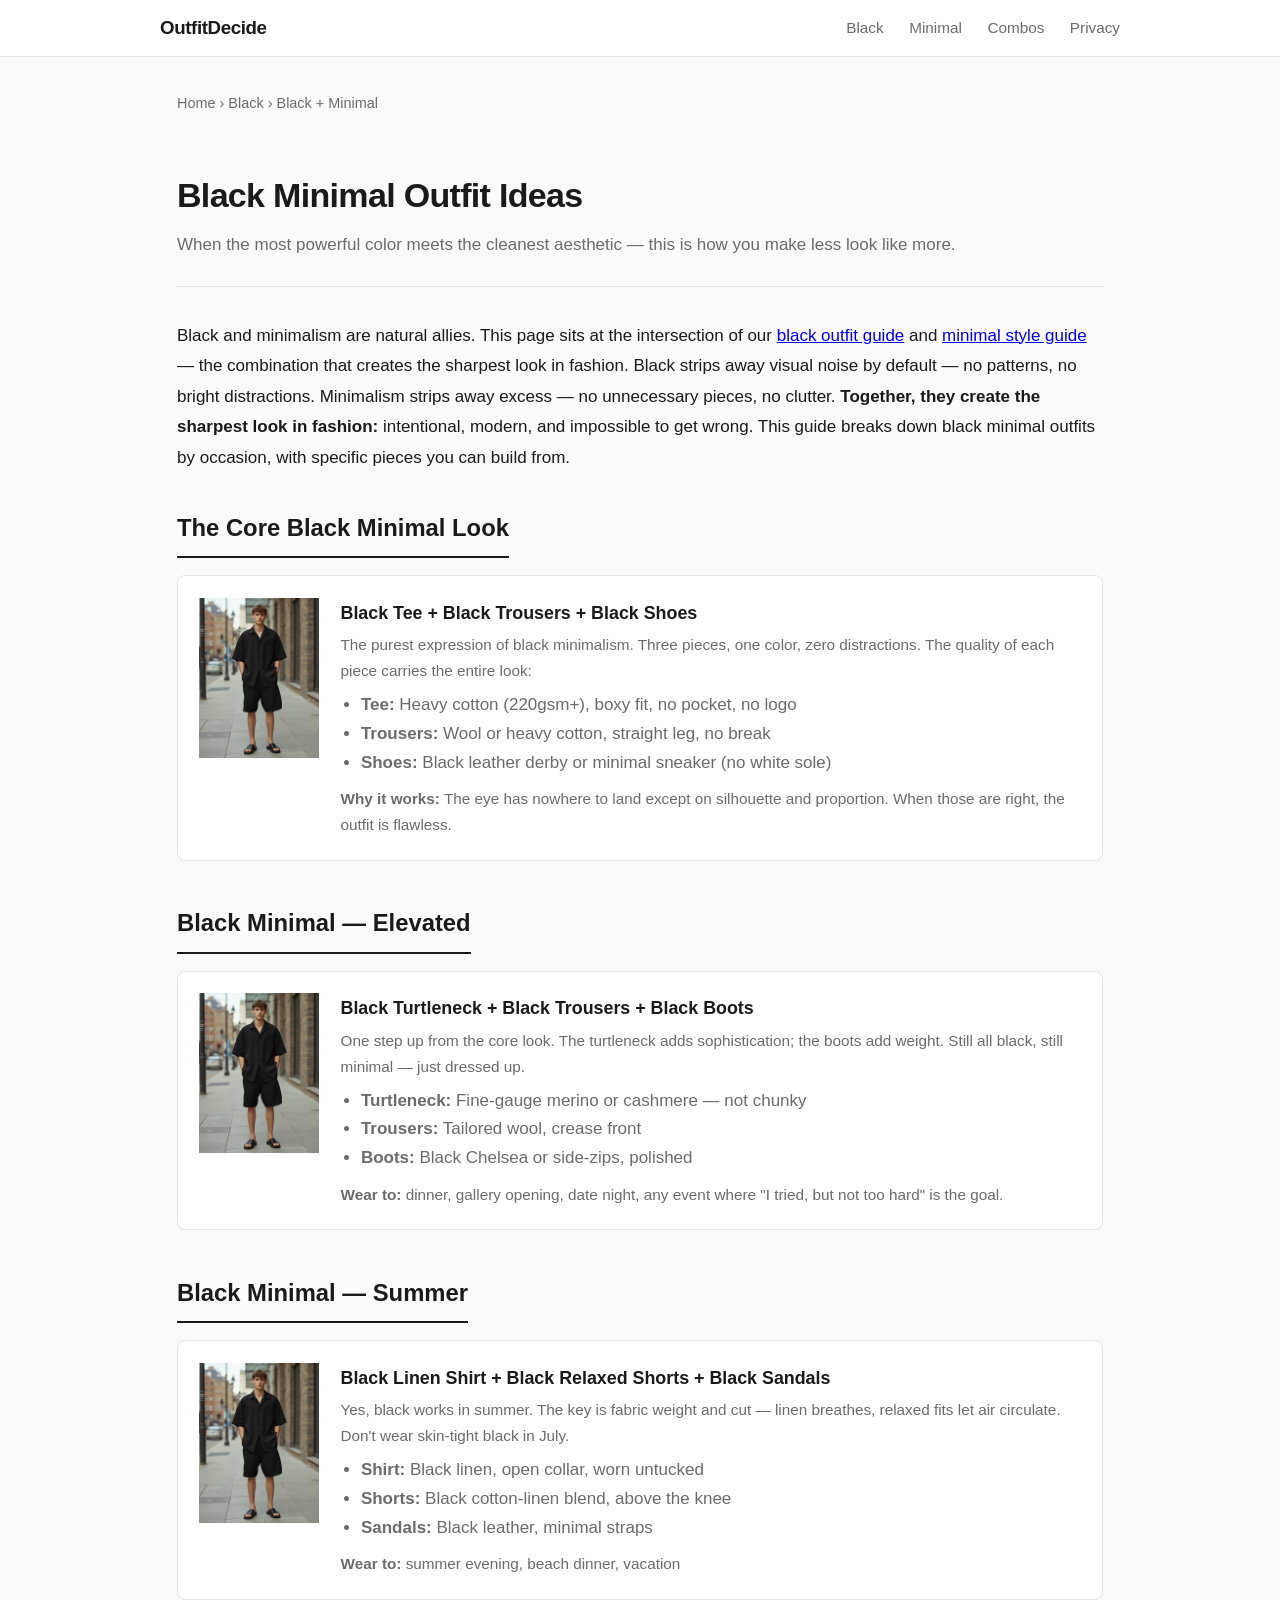
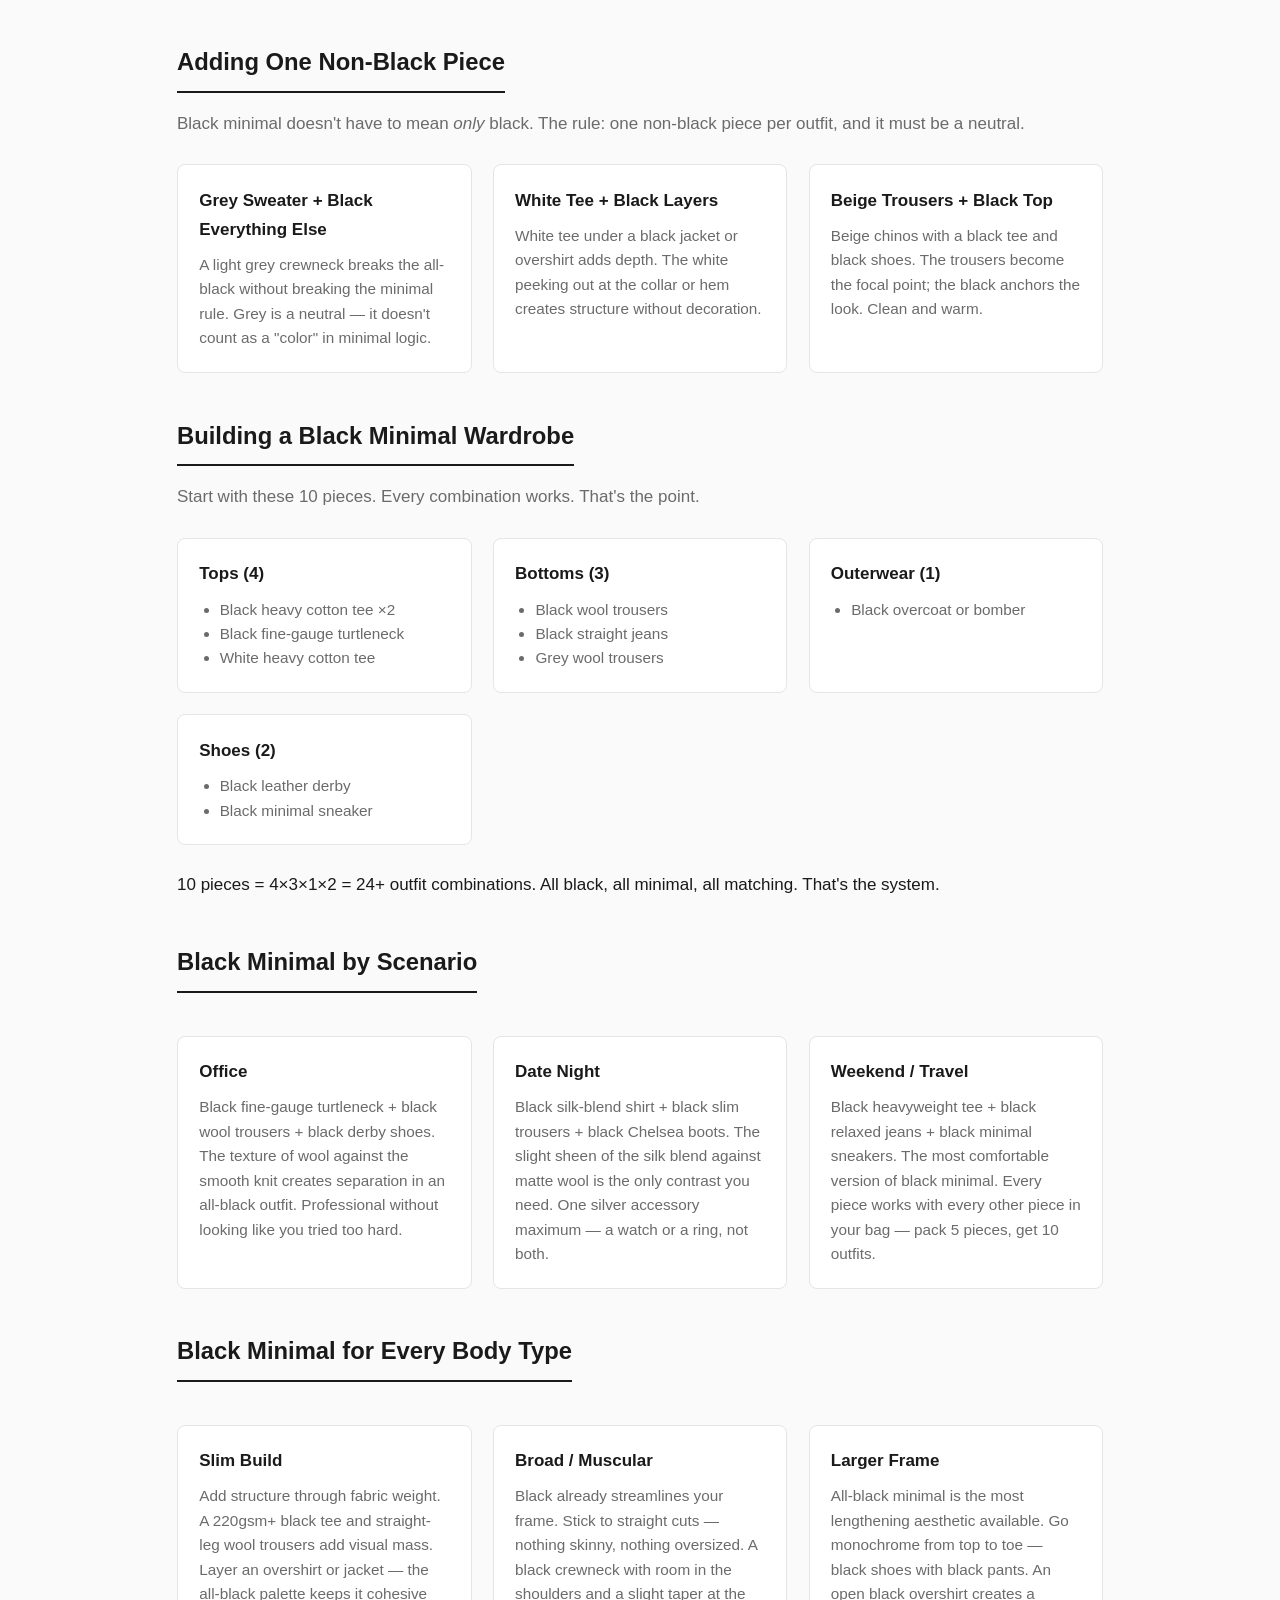
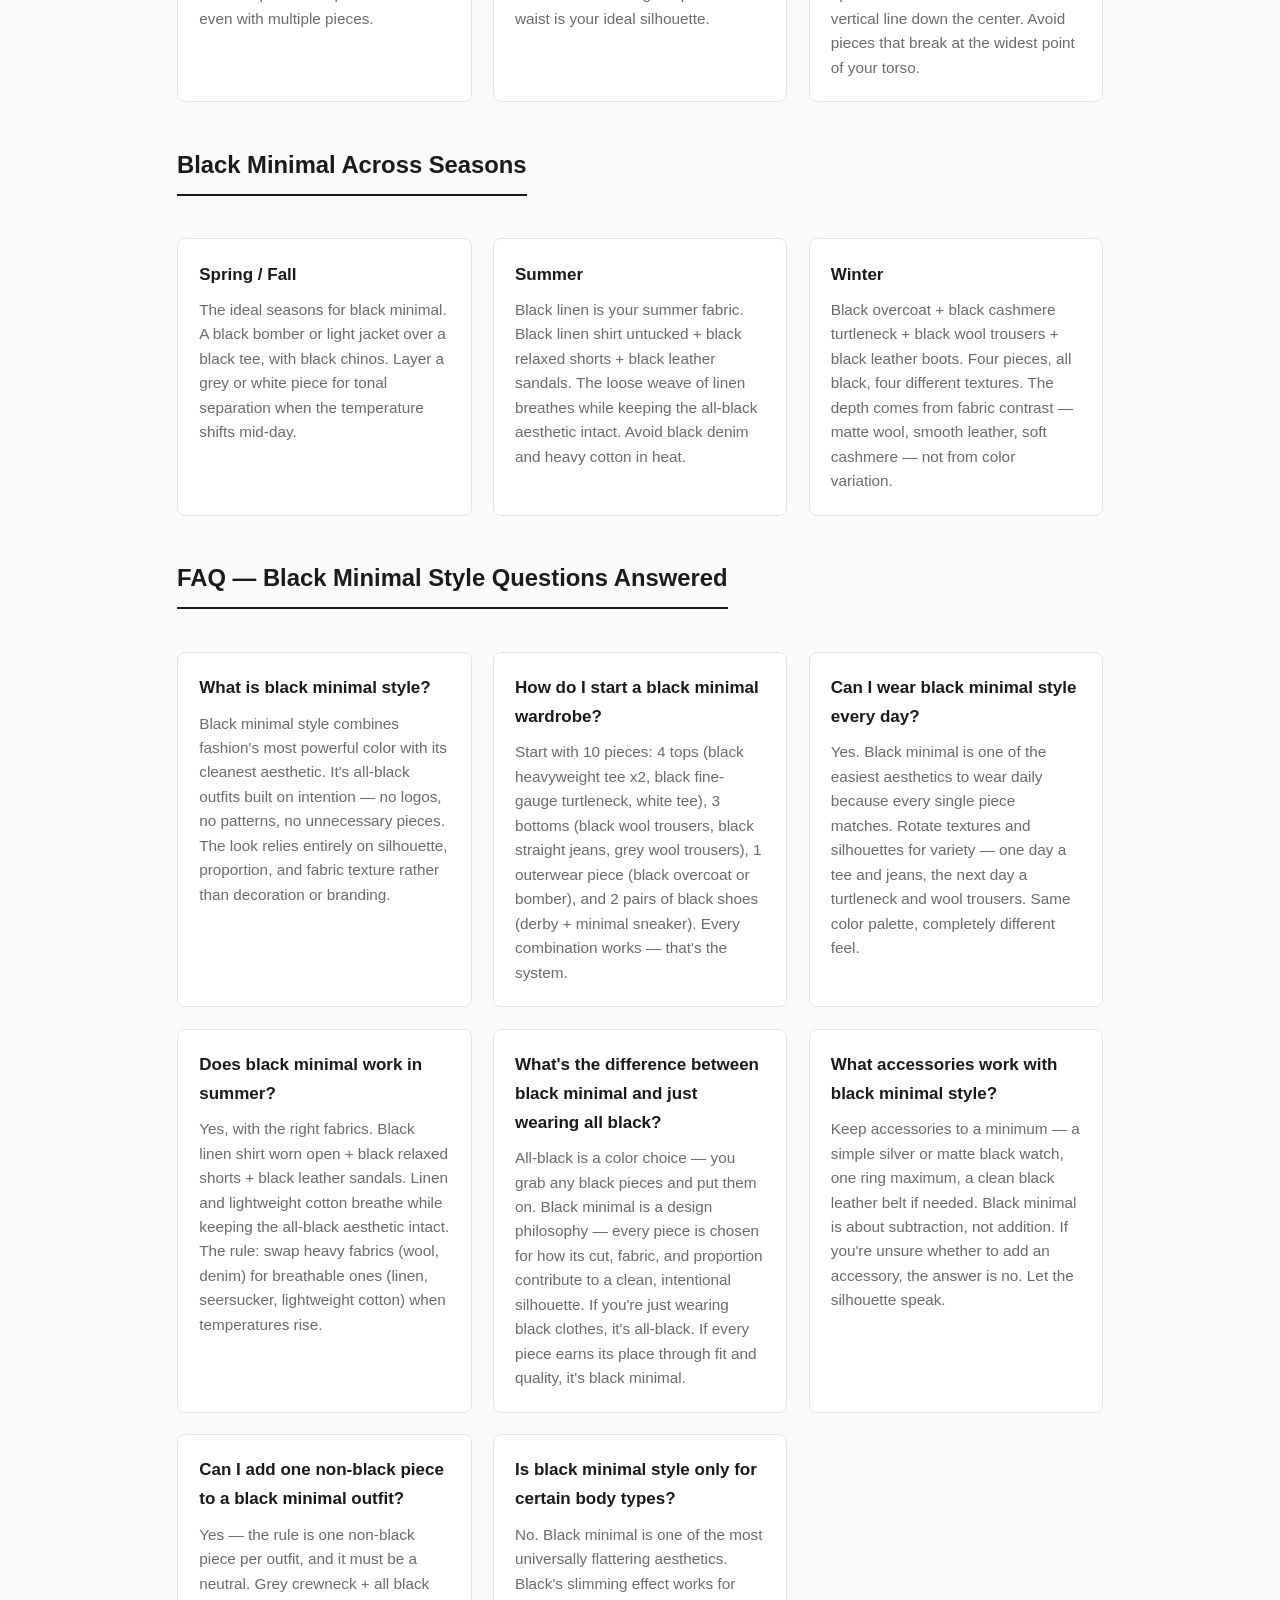
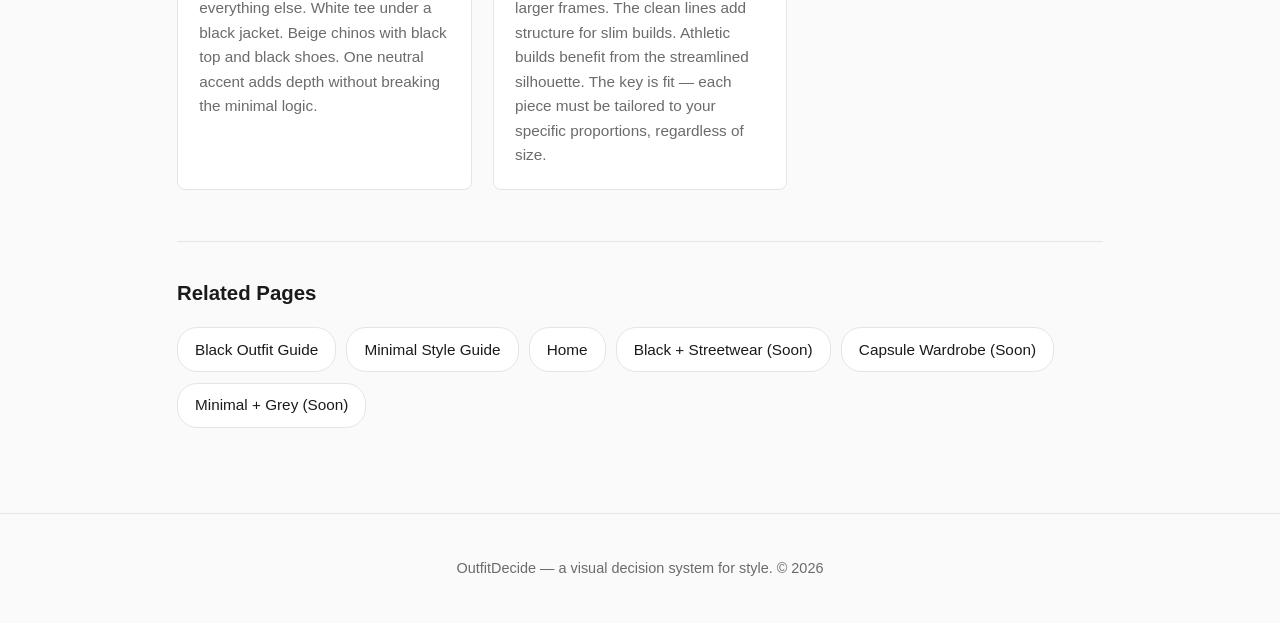
==== commit 11cc83d6: "Add JSON-LD schema markup and contextual internal links" ====
--- a/black-minimal.html
+++ b/black-minimal.html
@@ -6,6 +6,30 @@
   <title>Black Minimal Outfit Ideas — Clean, Modern Looks for Men & Women</title>
   <meta name="description" content="Black minimal outfit ideas: clean silhouettes, no logos, pure style. How to combine black color with minimal aesthetic for a sharp, modern look. Outfit breakdowns and style tips.">
   <link rel="stylesheet" href="style.css">
+<script type="application/ld+json">
+{
+  "@context": "https://schema.org",
+  "@type": "Article",
+  "headline": "Black Minimal Outfit Ideas — Clean Modern Looks",
+  "description": "Black minimal outfit ideas: clean silhouettes, no logos, pure style. How to combine black color with minimal aesthetic for a sharp, modern look.",
+  "image": "https://zh155586.github.io/outfit-system/images/11-bm-core.jpg",
+  "author": { "@type": "Organization", "name": "OutfitDecide" },
+  "datePublished": "2026-06-23",
+  "dateModified": "2026-06-23",
+  "mainEntityOfPage": "https://zh155586.github.io/outfit-system/black-minimal.html"
+}
+</script>
+<script type="application/ld+json">
+{
+  "@context": "https://schema.org",
+  "@type": "BreadcrumbList",
+  "itemListElement": [
+    { "@type": "ListItem", "position": 1, "name": "Home", "item": "https://zh155586.github.io/outfit-system/" },
+    { "@type": "ListItem", "position": 2, "name": "Black Outfits", "item": "https://zh155586.github.io/outfit-system/black.html" },
+    { "@type": "ListItem", "position": 3, "name": "Black + Minimal", "item": "https://zh155586.github.io/outfit-system/black-minimal.html" }
+  ]
+}
+</script>
 </head>
 <body>
 
@@ -31,7 +55,7 @@
   </div>
 
   <section class="intro-text">
-    <p>Black and minimalism are natural allies. Black strips away visual noise by default — no patterns, no bright distractions. Minimalism strips away excess — no unnecessary pieces, no clutter. <strong>Together, they create the sharpest look in fashion:</strong> intentional, modern, and impossible to get wrong. This guide breaks down black minimal outfits by occasion, with specific pieces you can build from.</p>
+    <p>Black and minimalism are natural allies. This page sits at the intersection of our <a href="black.html">black outfit guide</a> and <a href="minimal.html">minimal style guide</a> — the combination that creates the sharpest look in fashion. Black strips away visual noise by default — no patterns, no bright distractions. Minimalism strips away excess — no unnecessary pieces, no clutter. <strong>Together, they create the sharpest look in fashion:</strong> intentional, modern, and impossible to get wrong. This guide breaks down black minimal outfits by occasion, with specific pieces you can build from.</p>
   </section>
 
   <!-- Look 1 -->
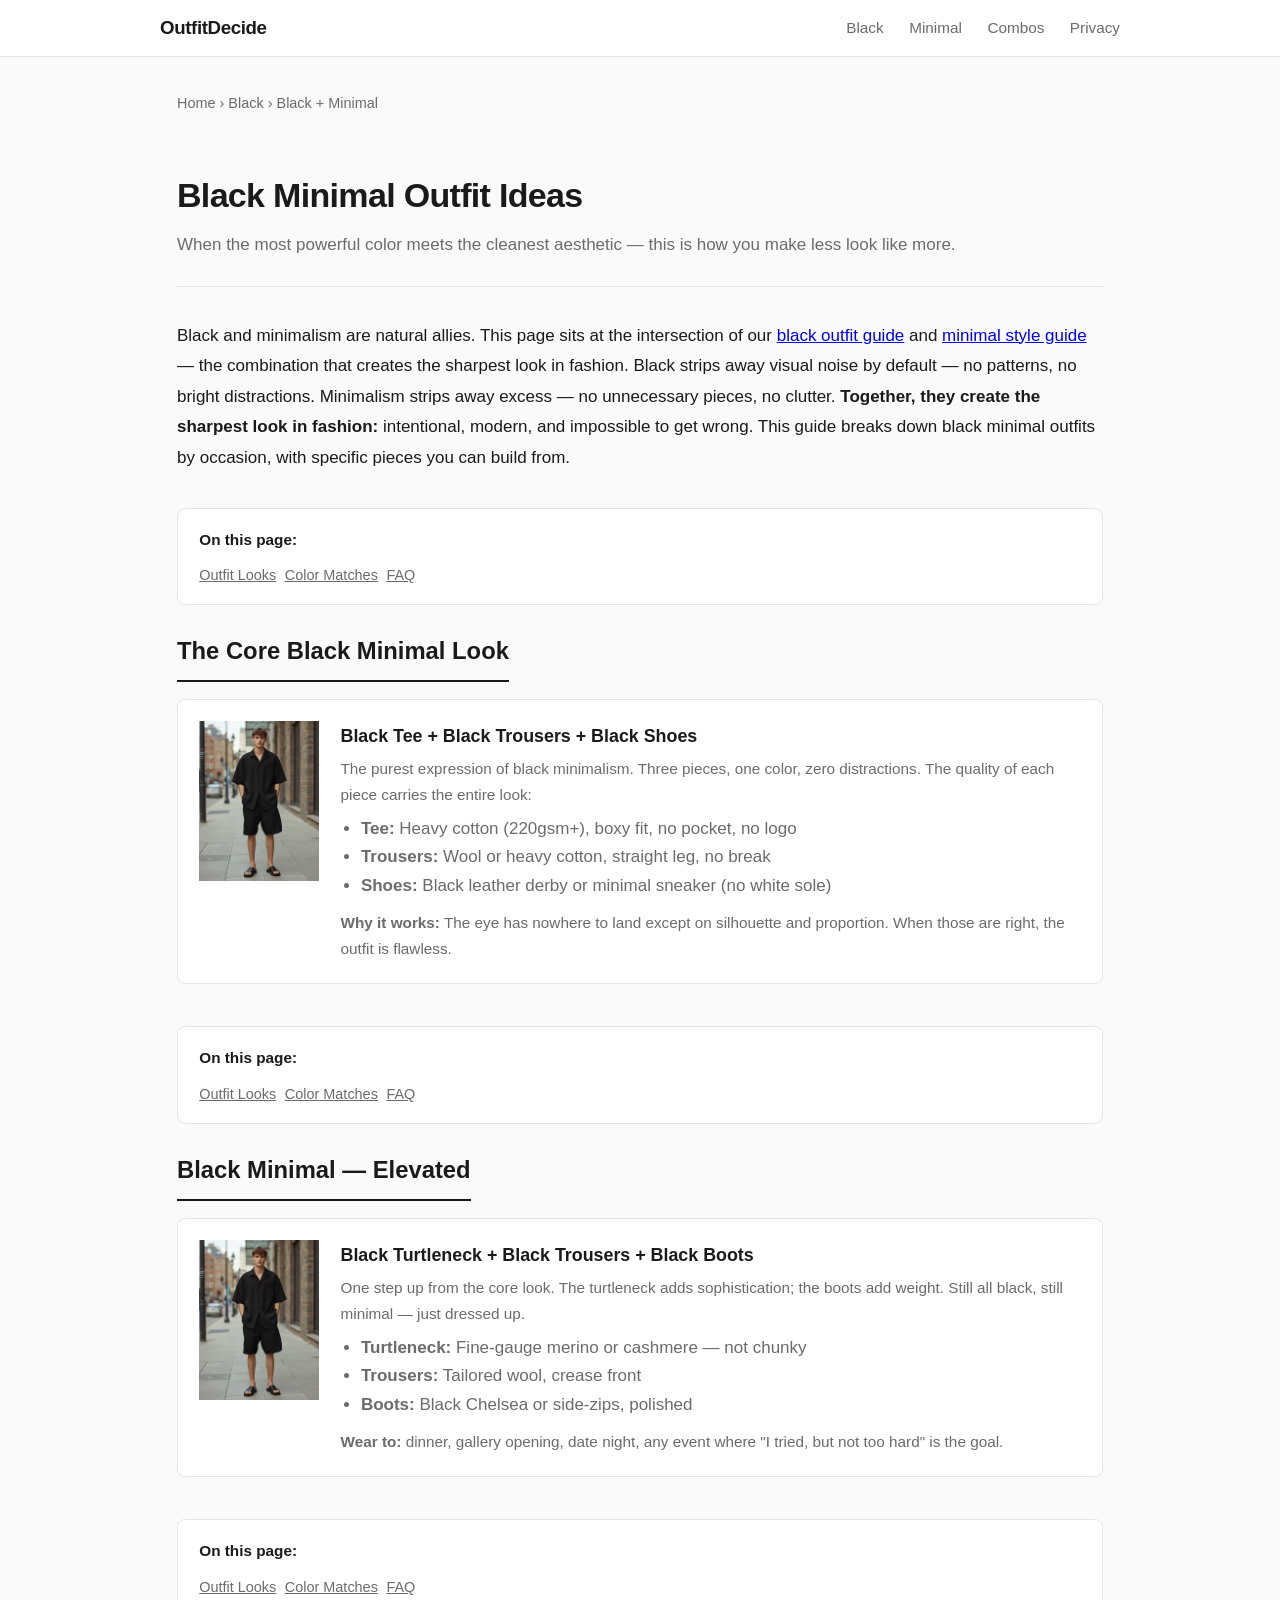
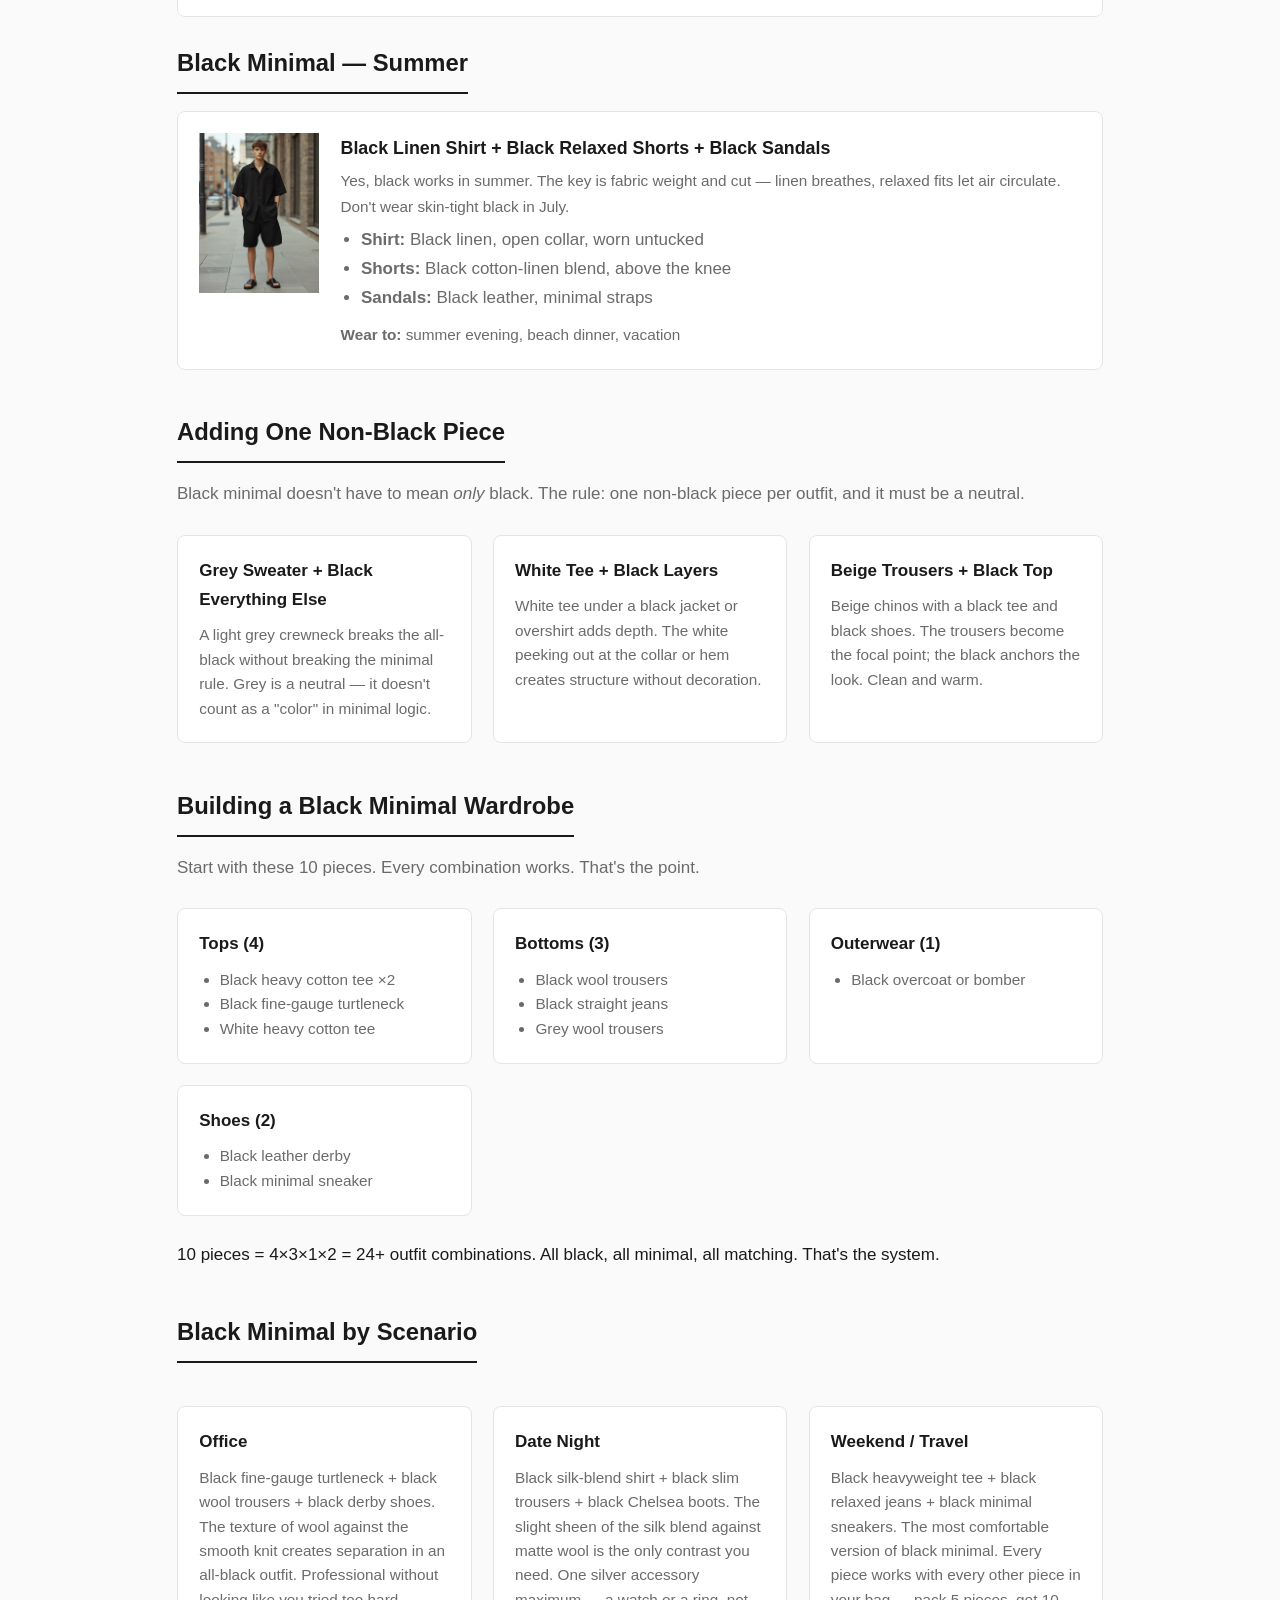
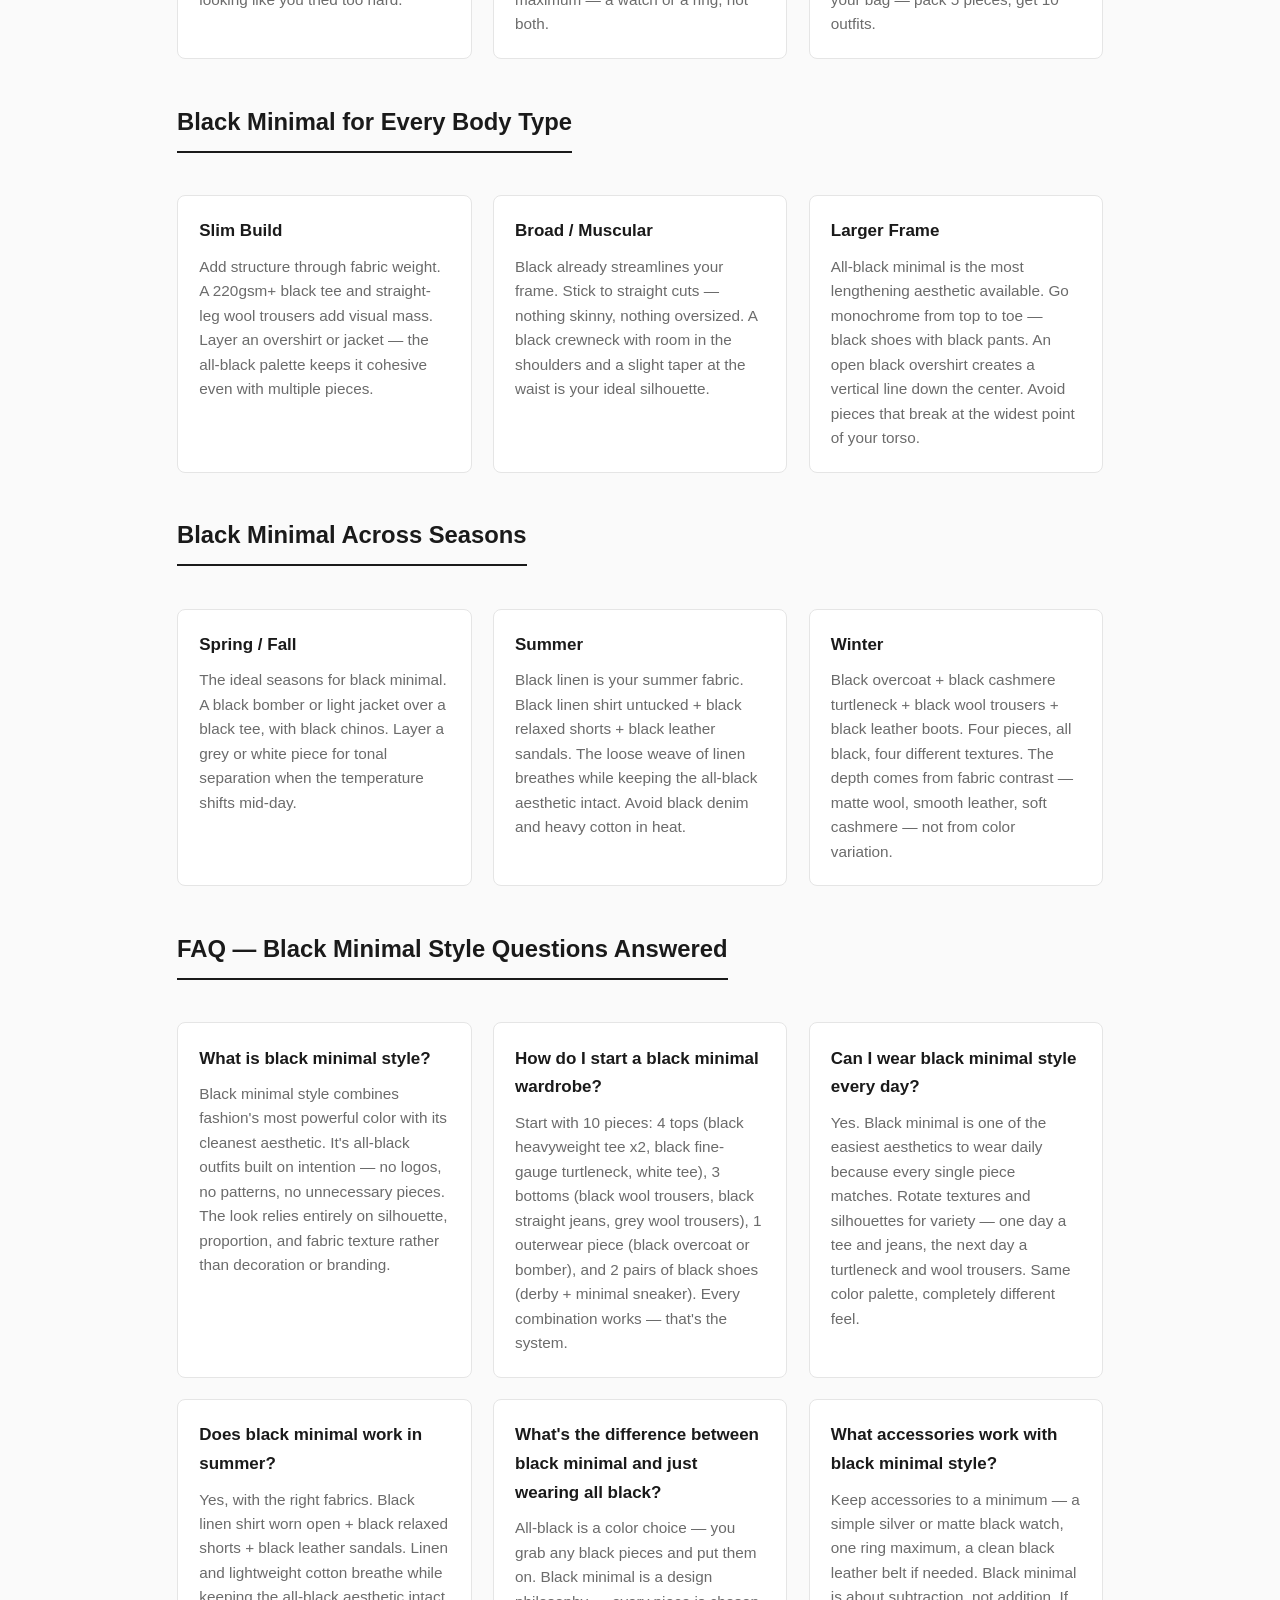
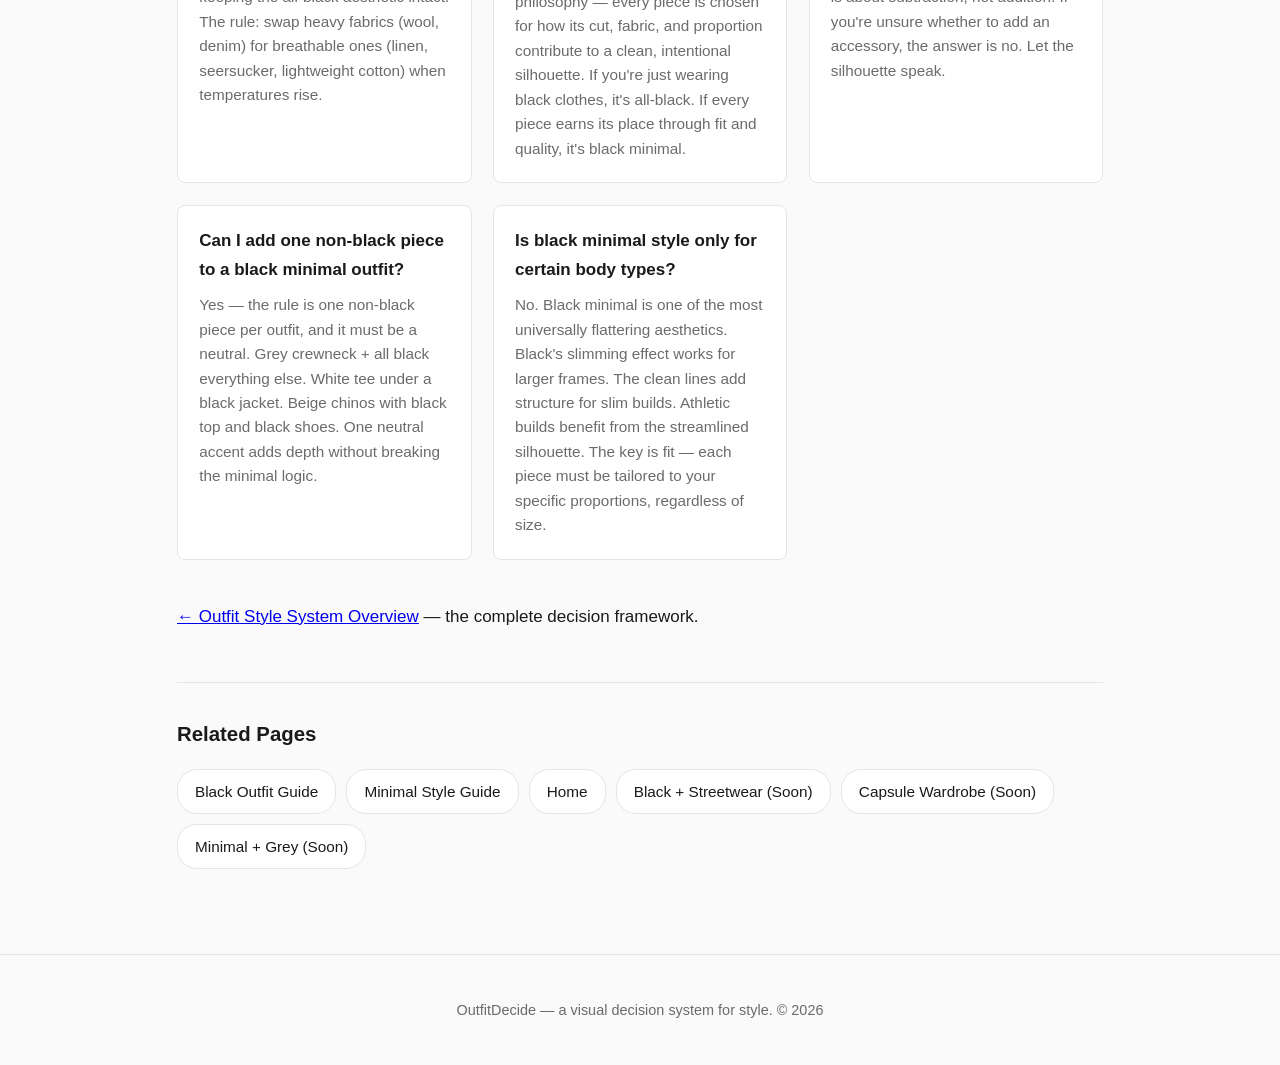
==== commit c1535c88: "Final SEO: canonical tags, optimized titles, TOC anchors, hub section" ====
--- a/black-minimal.html
+++ b/black-minimal.html
@@ -3,8 +3,9 @@
 <head>
   <meta charset="UTF-8">
   <meta name="viewport" content="width=device-width, initial-scale=1.0">
-  <title>Black Minimal Outfit Ideas — Clean, Modern Looks for Men & Women</title>
+  <title>Black & Minimal Outfit Ideas — Modern Looks</title>
   <meta name="description" content="Black minimal outfit ideas: clean silhouettes, no logos, pure style. How to combine black color with minimal aesthetic for a sharp, modern look. Outfit breakdowns and style tips.">
+  <link rel="canonical" href="https://zh155586.github.io/outfit-system/black-minimal.html">
   <link rel="stylesheet" href="style.css">
 <script type="application/ld+json">
 {
@@ -58,9 +59,18 @@
     <p>Black and minimalism are natural allies. This page sits at the intersection of our <a href="black.html">black outfit guide</a> and <a href="minimal.html">minimal style guide</a> — the combination that creates the sharpest look in fashion. Black strips away visual noise by default — no patterns, no bright distractions. Minimalism strips away excess — no unnecessary pieces, no clutter. <strong>Together, they create the sharpest look in fashion:</strong> intentional, modern, and impossible to get wrong. This guide breaks down black minimal outfits by occasion, with specific pieces you can build from.</p>
   </section>
 
+  <nav class="toc" style="background:var(--surface);border:1px solid var(--border);border-radius:var(--radius);padding:1rem 1.25rem;margin-bottom:1.5rem;">
+    <strong style="font-size:0.9rem;">On this page:</strong>
+    <div style="display:flex;flex-wrap:wrap;gap:0.5rem;margin-top:0.5rem;">
+      <a href="#looks" style="color:var(--text-muted);font-size:0.85rem;">Outfit Looks</a>
+      <a href="#colors" style="color:var(--text-muted);font-size:0.85rem;">Color Matches</a>
+      <a href="#faq" style="color:var(--text-muted);font-size:0.85rem;">FAQ</a>
+    </div>
+  </nav>
+
   <!-- Look 1 -->
   <section class="look-section">
-    <h2>The Core Black Minimal Look</h2>
+    <h2 id="looks">The Core Black Minimal Look</h2>
     <div class="look-card">
       <div class="look-img darker"><img src="images/11-bm-core.jpg" alt="Core black minimal outfit" style="width:100%;height:100%;object-fit:cover;" loading="lazy"></div>
       <div class="look-info">
@@ -75,6 +85,15 @@
       </div>
     </div>
   </section>
+
+  <nav class="toc" style="background:var(--surface);border:1px solid var(--border);border-radius:var(--radius);padding:1rem 1.25rem;margin-bottom:1.5rem;">
+    <strong style="font-size:0.9rem;">On this page:</strong>
+    <div style="display:flex;flex-wrap:wrap;gap:0.5rem;margin-top:0.5rem;">
+      <a href="#looks" style="color:var(--text-muted);font-size:0.85rem;">Outfit Looks</a>
+      <a href="#colors" style="color:var(--text-muted);font-size:0.85rem;">Color Matches</a>
+      <a href="#faq" style="color:var(--text-muted);font-size:0.85rem;">FAQ</a>
+    </div>
+  </nav>
 
   <!-- Look 2 - Elevated -->
   <section class="look-section">
@@ -94,6 +113,15 @@
     </div>
   </section>
 
+  <nav class="toc" style="background:var(--surface);border:1px solid var(--border);border-radius:var(--radius);padding:1rem 1.25rem;margin-bottom:1.5rem;">
+    <strong style="font-size:0.9rem;">On this page:</strong>
+    <div style="display:flex;flex-wrap:wrap;gap:0.5rem;margin-top:0.5rem;">
+      <a href="#looks" style="color:var(--text-muted);font-size:0.85rem;">Outfit Looks</a>
+      <a href="#colors" style="color:var(--text-muted);font-size:0.85rem;">Color Matches</a>
+      <a href="#faq" style="color:var(--text-muted);font-size:0.85rem;">FAQ</a>
+    </div>
+  </nav>
+
   <!-- Look 3 - Summer -->
   <section class="look-section">
     <h2>Black Minimal — Summer</h2>
@@ -114,7 +142,7 @@
 
   <!-- Breaking the all-black rule -->
   <section class="look-section">
-    <h2>Adding One Non-Black Piece</h2>
+    <h2 id="accent">Adding One Non-Black Piece</h2>
     <p style="margin-bottom:1rem;color:var(--text-muted);">Black minimal doesn't have to mean <em>only</em> black. The rule: one non-black piece per outfit, and it must be a neutral.</p>
     <div class="info-grid">
       <div class="info-box">
@@ -134,7 +162,7 @@
 
   <!-- How to build the wardrobe -->
   <section class="look-section">
-    <h2>Building a Black Minimal Wardrobe</h2>
+    <h2 id="wardrobe">Building a Black Minimal Wardrobe</h2>
     <p style="margin-bottom:1rem;color:var(--text-muted);">Start with these 10 pieces. Every combination works. That's the point.</p>
     <div class="info-grid">
       <div class="info-box">
@@ -170,7 +198,7 @@
     <p style="margin-top:1rem;">10 pieces = 4×3×1×2 = 24+ outfit combinations. All black, all minimal, all matching. That's the system.</p>
   </section>
 
-  <!-- Scenarios -->
+  <!-- Look -->
   <section class="look-section">
     <h2>Black Minimal by Scenario</h2>
     <div class="info-grid">
@@ -229,7 +257,7 @@
 
   <!-- FAQ -->
   <section class="look-section">
-    <h2>FAQ — Black Minimal Style Questions Answered</h2>
+    <h2 id="faq">FAQ — Black Minimal Style Questions Answered</h2>
     <div class="info-grid">
       <div class="info-box">
         <h3>What is black minimal style?</h3>
@@ -265,6 +293,8 @@
       </div>
     </div>
   </section>
+
+<p style="margin-top:0.5rem;"><a href="index.html">← Outfit Style System Overview</a> — the complete decision framework.</p>
 
   <!-- Related -->
   <section class="related">
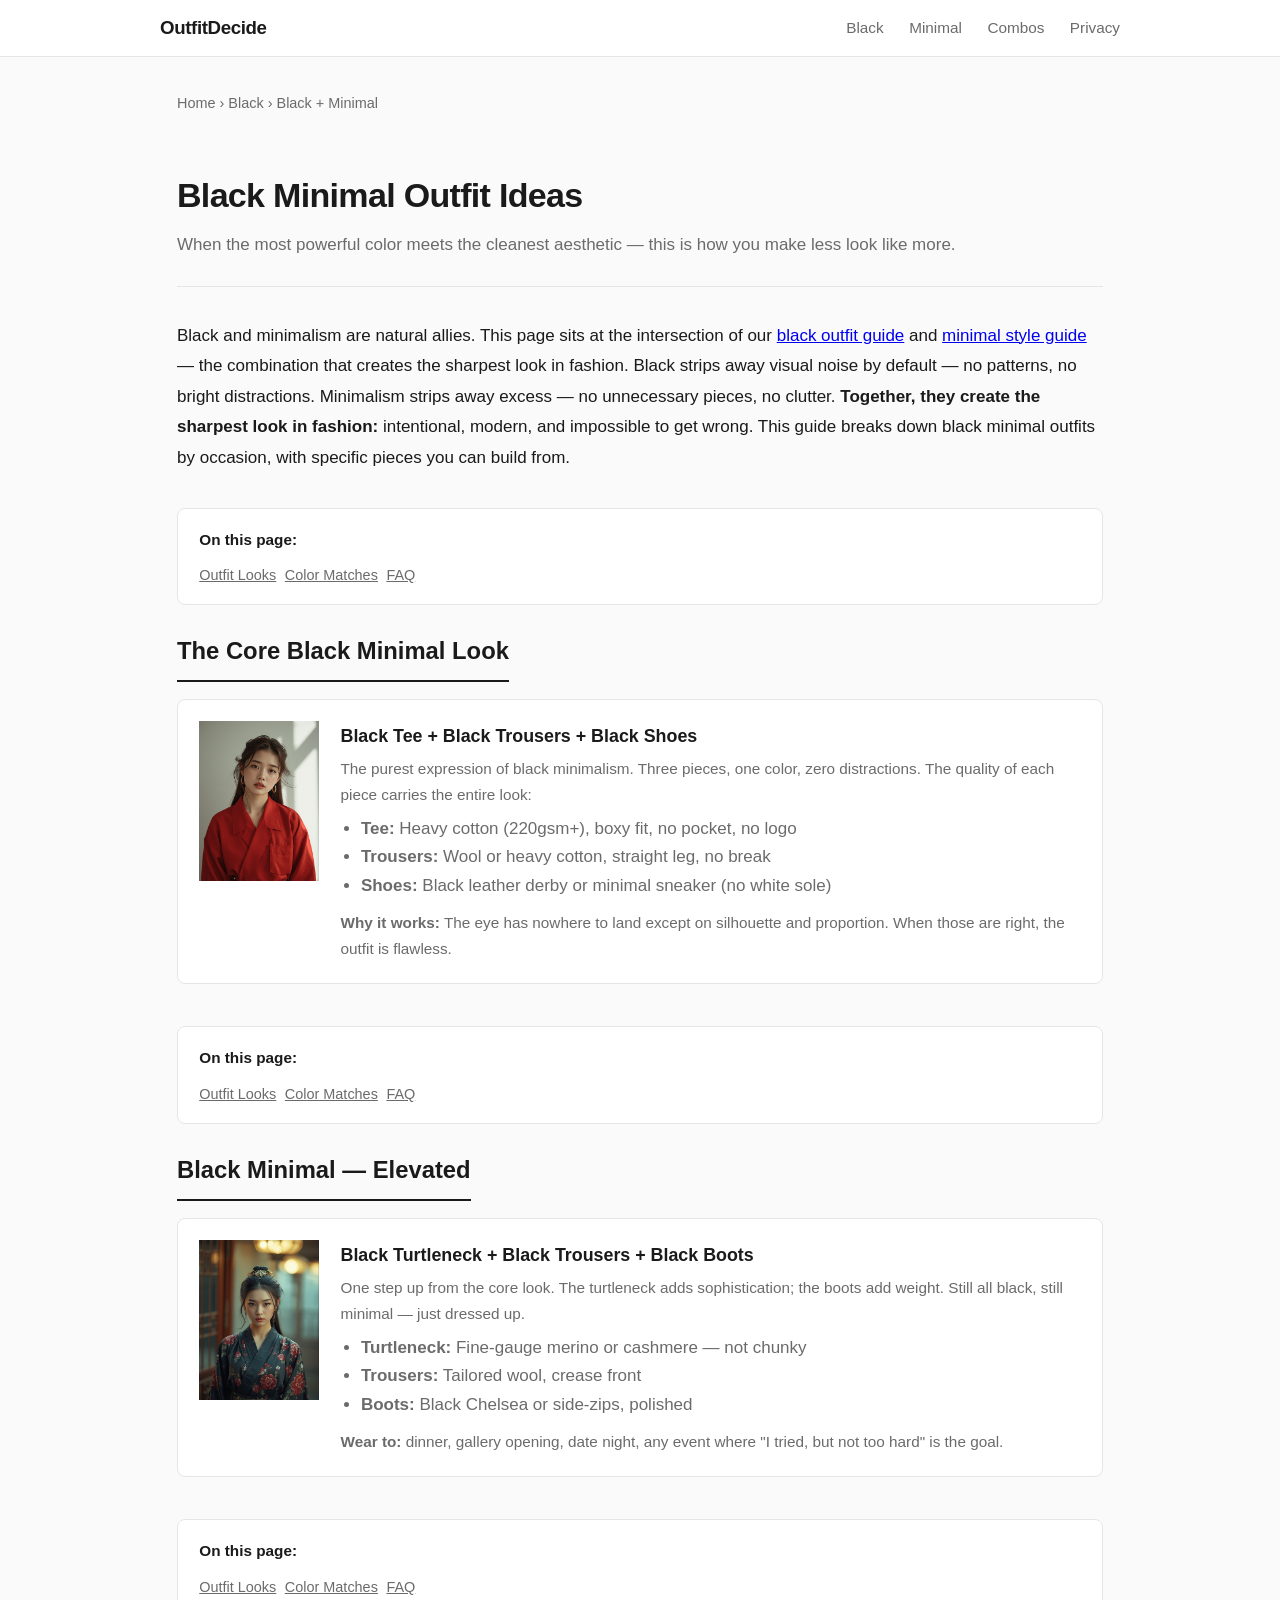
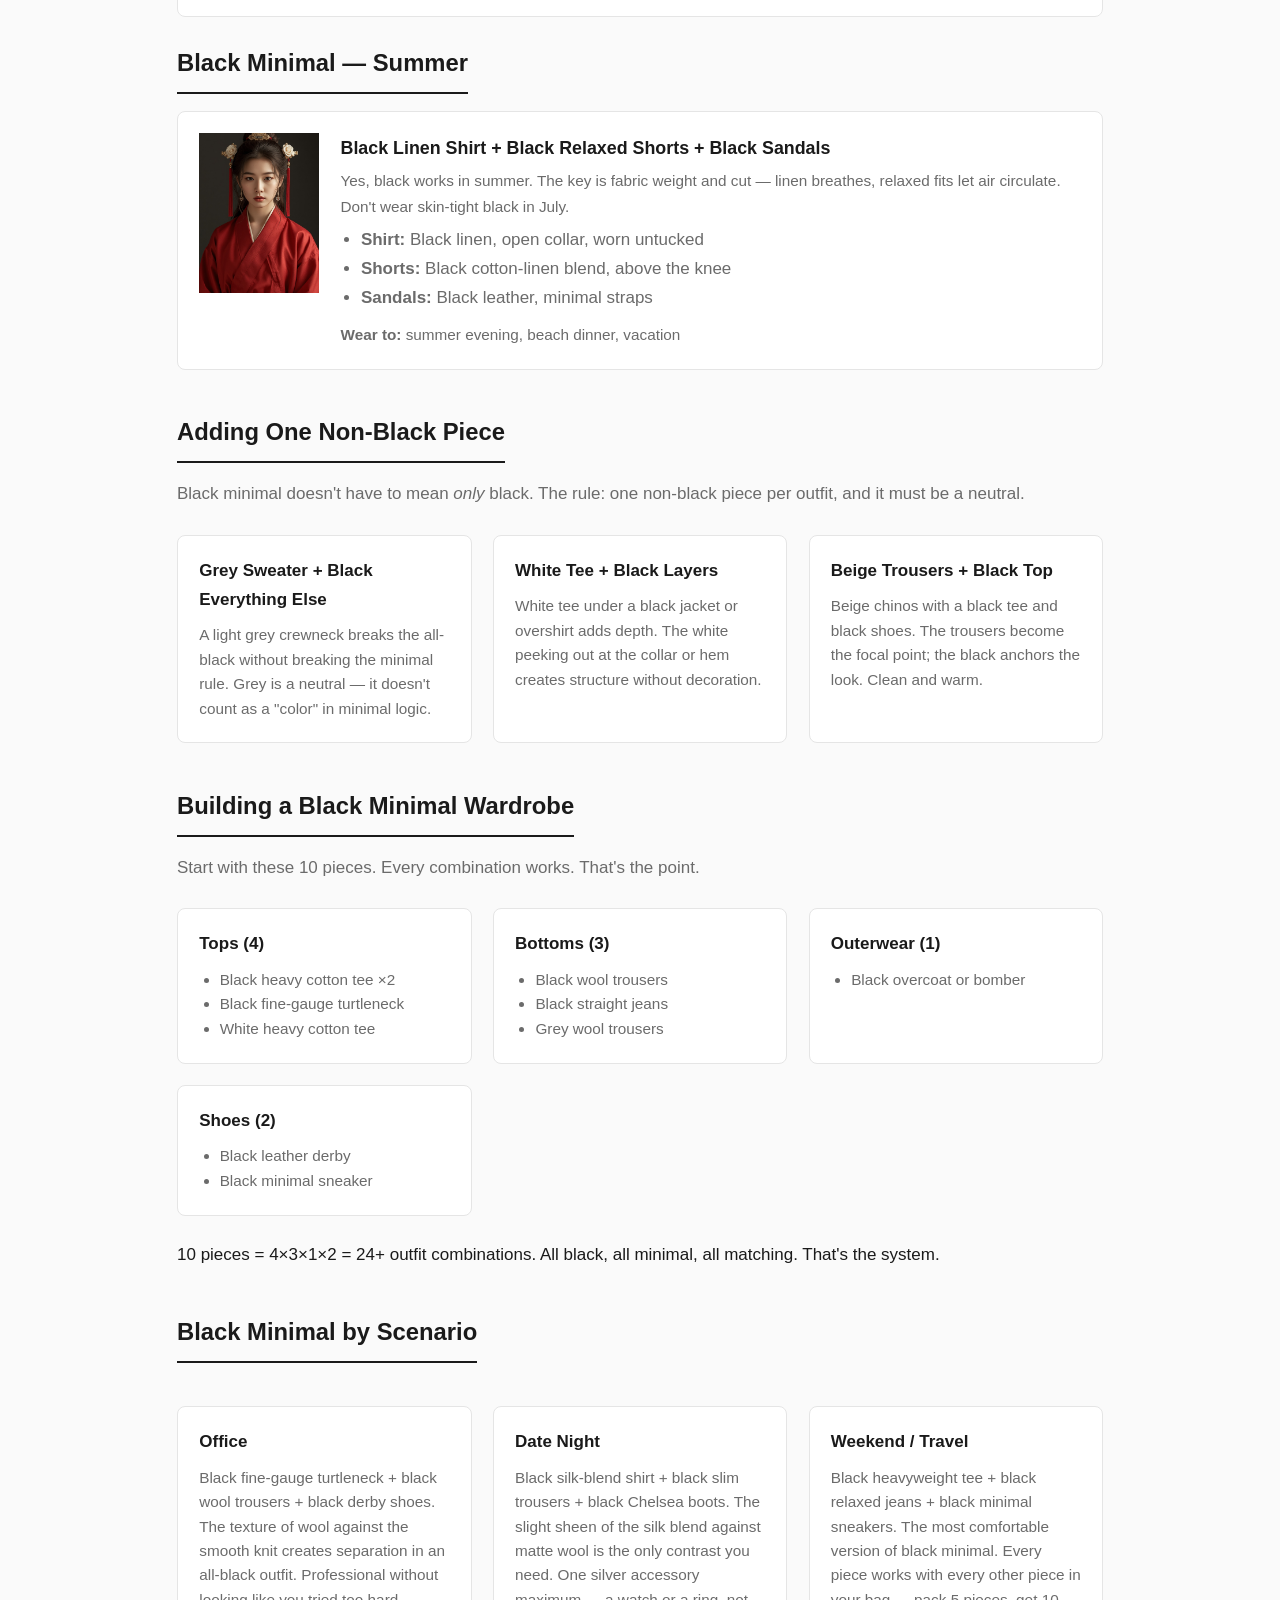
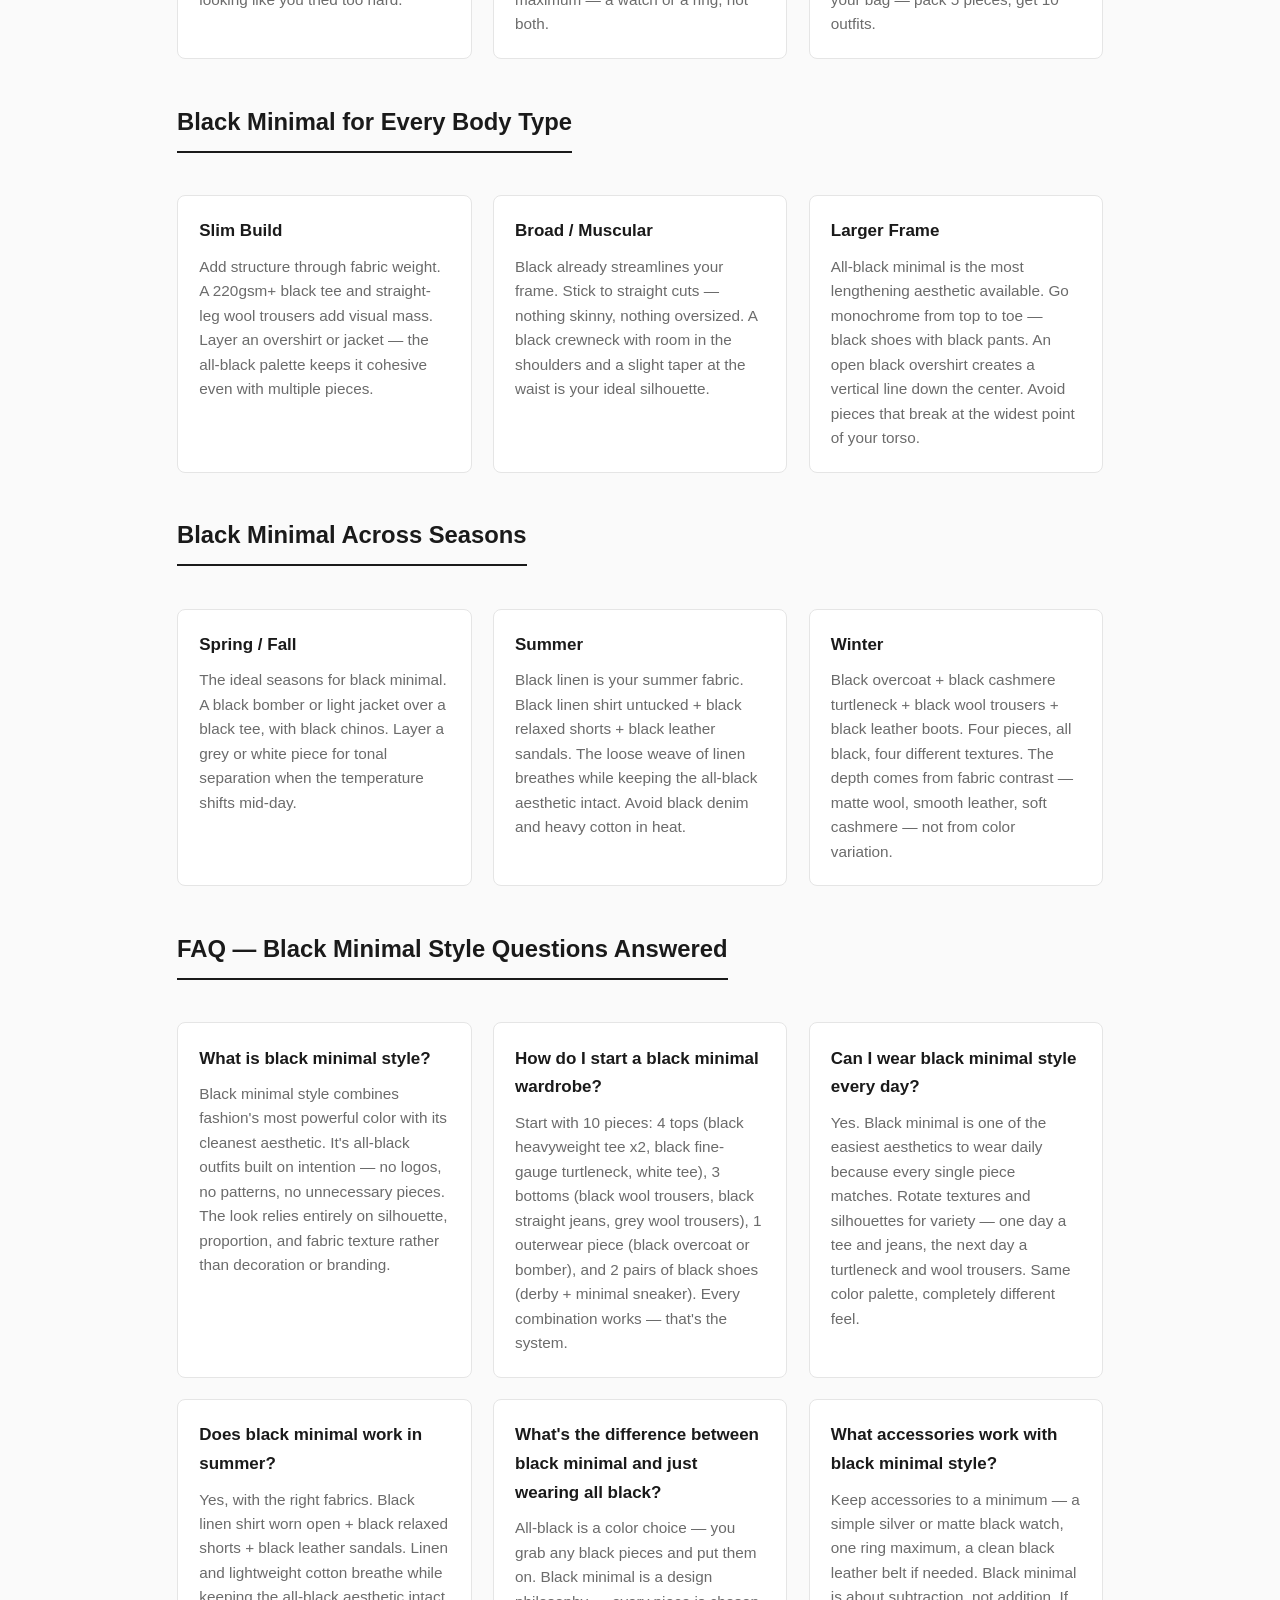
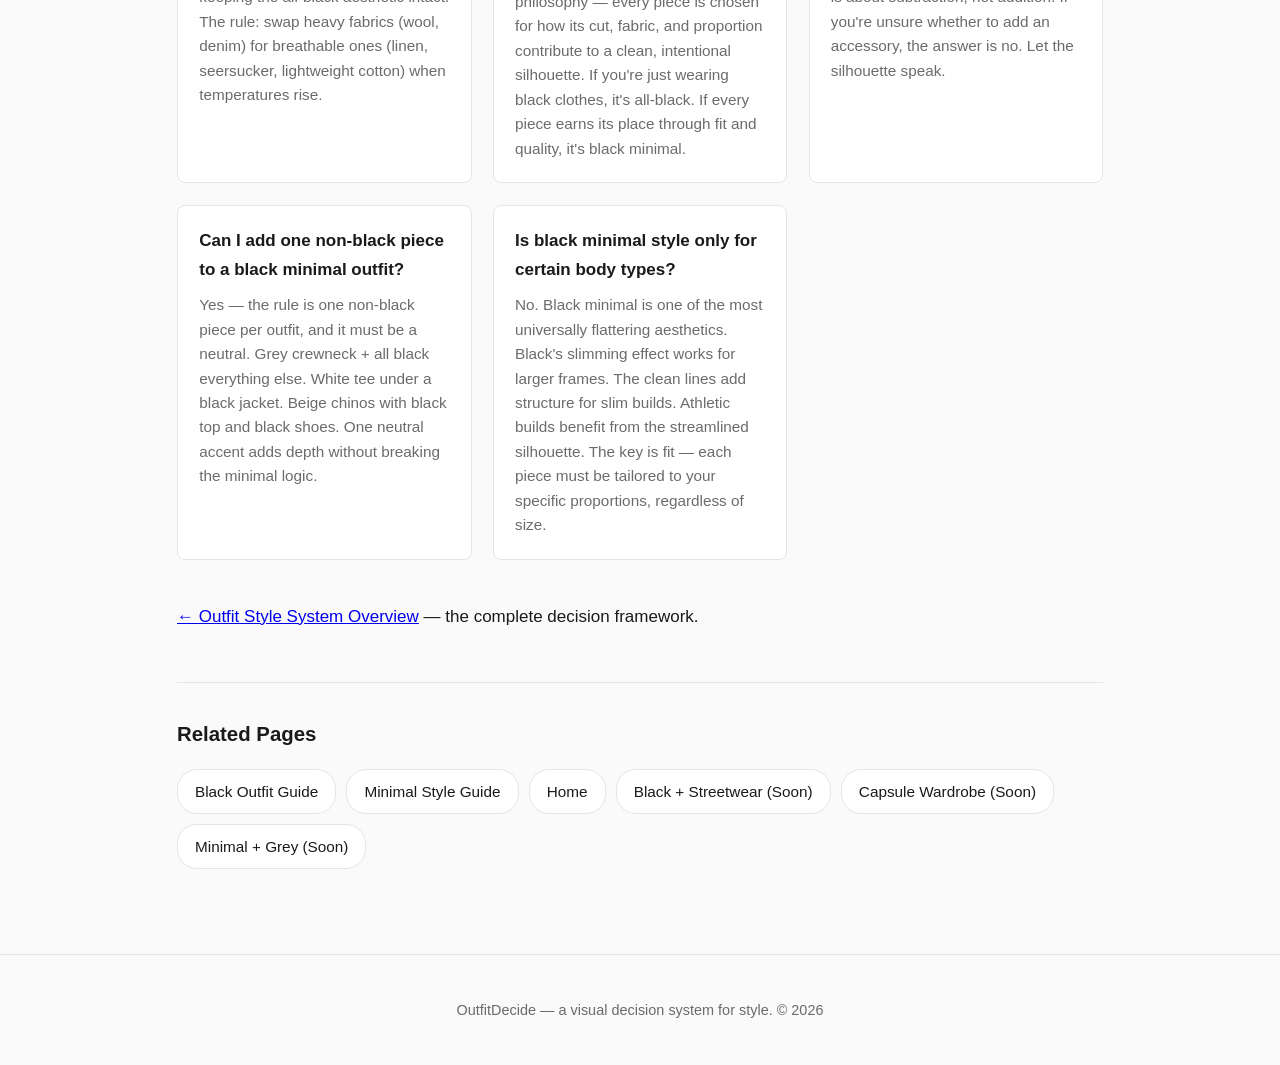
==== commit 192c85e2: "Replace Pexels photos with Leonardo AI generated street-style images 6 mother images: all-black over" ====
--- a/black-minimal.html
+++ b/black-minimal.html
@@ -13,7 +13,7 @@
   "@type": "Article",
   "headline": "Black Minimal Outfit Ideas — Clean Modern Looks",
   "description": "Black minimal outfit ideas: clean silhouettes, no logos, pure style. How to combine black color with minimal aesthetic for a sharp, modern look.",
-  "image": "https://zh155586.github.io/outfit-system/images/11-bm-core.jpg",
+  "image": "https://zh155586.github.io/outfit-system/images/01-all-black-oversized.jpg",
   "author": { "@type": "Organization", "name": "OutfitDecide" },
   "datePublished": "2026-06-23",
   "dateModified": "2026-06-23",
@@ -72,7 +72,7 @@
   <section class="look-section">
     <h2 id="looks">The Core Black Minimal Look</h2>
     <div class="look-card">
-      <div class="look-img darker"><img src="images/11-bm-core.jpg" alt="Core black minimal outfit" style="width:100%;height:100%;object-fit:cover;" loading="lazy"></div>
+      <div class="look-img darker"><img src="images/01-all-black-oversized.jpg" alt="Core black minimal outfit" style="width:100%;height:100%;object-fit:cover;" loading="lazy"></div>
       <div class="look-info">
         <h4>Black Tee + Black Trousers + Black Shoes</h4>
         <p>The purest expression of black minimalism. Three pieces, one color, zero distractions. The quality of each piece carries the entire look:</p>
@@ -99,7 +99,7 @@
   <section class="look-section">
     <h2>Black Minimal — Elevated</h2>
     <div class="look-card">
-      <div class="look-img darker"><img src="images/12-bm-elevated.jpg" alt="Elevated black minimal outfit" style="width:100%;height:100%;object-fit:cover;" loading="lazy"></div>
+      <div class="look-img darker"><img src="images/02-all-black-slim.jpg" alt="Elevated black minimal outfit" style="width:100%;height:100%;object-fit:cover;" loading="lazy"></div>
       <div class="look-info">
         <h4>Black Turtleneck + Black Trousers + Black Boots</h4>
         <p>One step up from the core look. The turtleneck adds sophistication; the boots add weight. Still all black, still minimal — just dressed up.</p>
@@ -126,7 +126,7 @@
   <section class="look-section">
     <h2>Black Minimal — Summer</h2>
     <div class="look-card">
-      <div class="look-img darker"><img src="images/13-bm-summer.jpg" alt="Summer black minimal outfit" style="width:100%;height:100%;object-fit:cover;" loading="lazy"></div>
+      <div class="look-img darker"><img src="images/04-black-beige.jpg" alt="Summer black minimal outfit" style="width:100%;height:100%;object-fit:cover;" loading="lazy"></div>
       <div class="look-info">
         <h4>Black Linen Shirt + Black Relaxed Shorts + Black Sandals</h4>
         <p>Yes, black works in summer. The key is fabric weight and cut — linen breathes, relaxed fits let air circulate. Don't wear skin-tight black in July.</p>
